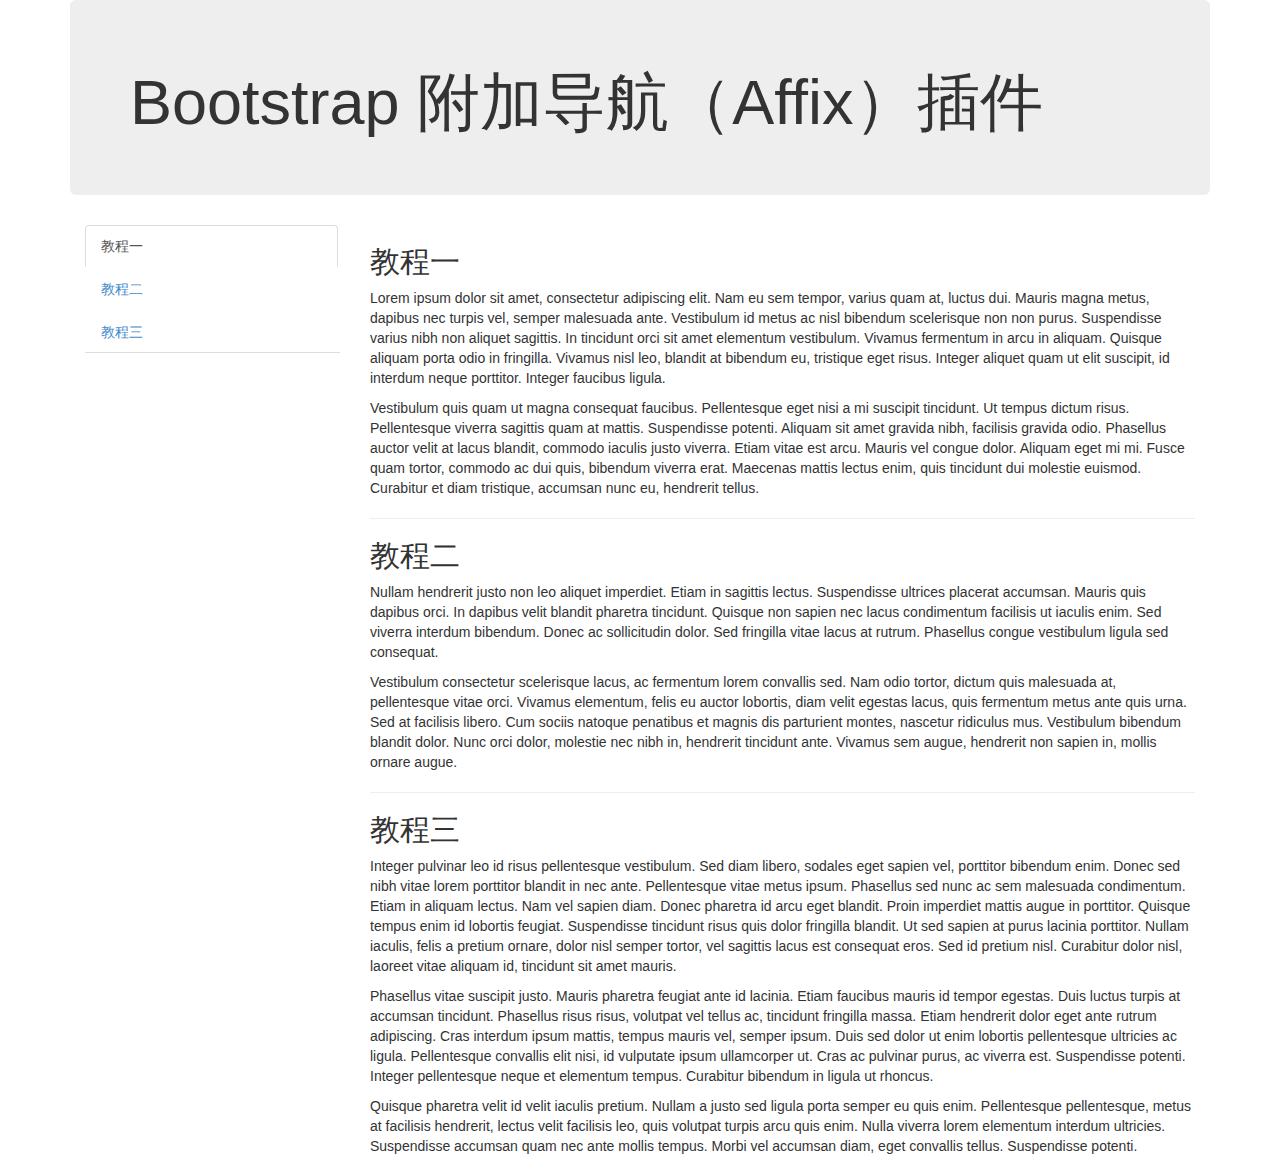
==== index.html @ 07bf2e1e "test" ====
<!DOCTYPE html>
<html>
<head>
   <meta charset="UTF-8">
   <title>Bootstrap 实例 - 通过 JavaScript 使用附加导航（Affix）插件</title>
   <link href="./css/bootstrap.min.css" rel="stylesheet">
   <script src="./js/jquery.min.js"></script>
   <script src="./js/bootstrap.min.js"></script>
</head>
<body>

<div class="container">
   <div class="jumbotron">
      <h1>Bootstrap 附加导航（Affix）插件</h1>
   </div>
   <div>
      <div class="col-md-3">
         <ul class="nav nav-tabs nav-stacked affix" id="myNav">
            <li class="active"><a href="#one">教程一</a></li>
            <li><a href="#two">教程二</a></li>
            <li><a href="#three">教程三</a></li>
         </ul>
      </div>
      <div class="col-md-9">
         <h2 id="one">教程一</h2>
         <p>Lorem ipsum dolor sit amet, consectetur adipiscing elit. 
         Nam eu sem tempor, varius quam at, luctus dui. Mauris magna 
         metus, dapibus nec turpis vel, semper malesuada ante. 
         Vestibulum id metus ac nisl bibendum scelerisque non non 
         purus. Suspendisse varius nibh non aliquet sagittis. In 
         tincidunt orci sit amet elementum vestibulum. Vivamus 
         fermentum in arcu in aliquam. Quisque aliquam porta odio 
         in fringilla. Vivamus nisl leo, blandit at bibendum eu, 
         tristique eget risus. Integer aliquet quam ut elit suscipit, 
         id interdum neque porttitor. Integer 
         faucibus ligula.</p>
         <p>Vestibulum quis quam ut magna consequat faucibus. 
         Pellentesque eget nisi a mi suscipit tincidunt. Ut tempus 
         dictum risus. Pellentesque viverra sagittis quam at mattis. 
         Suspendisse potenti. Aliquam sit amet gravida nibh, 
         facilisis gravida odio. Phasellus auctor velit at lacus 
         blandit, commodo iaculis justo  viverra. Etiam vitae est 
         arcu. Mauris vel congue dolor. Aliquam eget mi mi. Fusce 
         quam tortor, commodo ac dui quis, bibendum viverra erat. 
         Maecenas mattis lectus enim, quis tincidunt dui molestie 
         euismod. Curabitur et diam tristique, accumsan nunc eu, 
         hendrerit tellus.</p>
         <hr>
         <h2 id="two">教程二</h2>
         <p> Nullam hendrerit justo non leo aliquet imperdiet. Etiam 
         in sagittis lectus. Suspendisse ultrices placerat accumsan. 
         Mauris quis dapibus orci. In dapibus velit blandit pharetra 
         tincidunt. Quisque non sapien nec lacus condimentum facilisis 
         ut iaculis enim. Sed viverra interdum bibendum. Donec ac 
         sollicitudin dolor. Sed fringilla vitae lacus at rutrum. 
         Phasellus congue vestibulum ligula sed consequat.</p>
         <p>Vestibulum consectetur scelerisque lacus, ac fermentum 
         lorem convallis sed. Nam odio tortor, dictum quis malesuada at, 
         pellentesque vitae orci. Vivamus elementum, felis eu auctor 
         lobortis, diam velit egestas lacus, quis fermentum metus ante 
         quis urna. Sed at facilisis libero. Cum sociis natoque 
         penatibus et magnis dis parturient montes, nascetur ridiculus 
         mus. Vestibulum bibendum blandit dolor. Nunc orci dolor, 
         molestie nec nibh in, hendrerit tincidunt ante. Vivamus sem 
         augue, hendrerit non sapien in, mollis ornare augue.</p>
         <hr>
         <h2 id="three">教程三</h2>
         <p>Integer pulvinar leo id risus pellentesque vestibulum. 
         Sed diam libero, sodales eget sapien vel, porttitor bibendum 
         enim. Donec sed nibh vitae lorem porttitor blandit in nec ante. 
         Pellentesque vitae metus ipsum. Phasellus sed nunc ac sem 
         malesuada condimentum. Etiam in aliquam lectus. Nam vel sapien 
         diam. Donec pharetra id arcu eget blandit. Proin imperdiet 
         mattis augue in porttitor. Quisque tempus enim id lobortis 
         feugiat. Suspendisse tincidunt risus quis dolor fringilla 
         blandit. Ut sed sapien at purus lacinia porttitor. Nullam 
         iaculis, felis a pretium ornare, dolor nisl semper tortor, vel 
         sagittis lacus est consequat eros. Sed id pretium nisl. 
         Curabitur dolor nisl, laoreet vitae aliquam id, tincidunt sit 
         amet mauris. </p>
         <p>Phasellus vitae suscipit justo. Mauris pharetra feugiat 
         ante id lacinia. Etiam faucibus mauris id tempor egestas. Duis 
         luctus turpis at accumsan tincidunt. Phasellus risus risus, 
         volutpat vel tellus ac, tincidunt fringilla massa. Etiam 
         hendrerit dolor eget ante rutrum adipiscing. Cras interdum 
         ipsum mattis, tempus mauris vel, semper ipsum. Duis sed dolor 
         ut enim lobortis pellentesque ultricies ac ligula. Pellentesque 
         convallis  elit nisi, id vulputate ipsum ullamcorper ut. Cras 
         ac pulvinar purus, ac viverra est. Suspendisse potenti. Integer 
         pellentesque neque et elementum tempus. Curabitur bibendum in 
         ligula ut rhoncus.</p>
         <p>Quisque pharetra velit id velit iaculis pretium. Nullam a
         justo sed ligula porta semper eu quis enim. Pellentesque 
         pellentesque, metus at facilisis hendrerit, lectus velit 
         facilisis leo, quis volutpat turpis arcu quis enim. Nulla 
         viverra lorem elementum interdum ultricies. Suspendisse 
         accumsan quam nec ante mollis tempus. Morbi vel accumsan diam, 
         eget convallis tellus. Suspendisse potenti.</p>
      </div>
   </div>
</div>
<script type="text/javascript">
   $(function () {
      $('#myNav').affix({
         offset: {
            top: 10 
         }
      });
   });
</script>

</body>
</html>
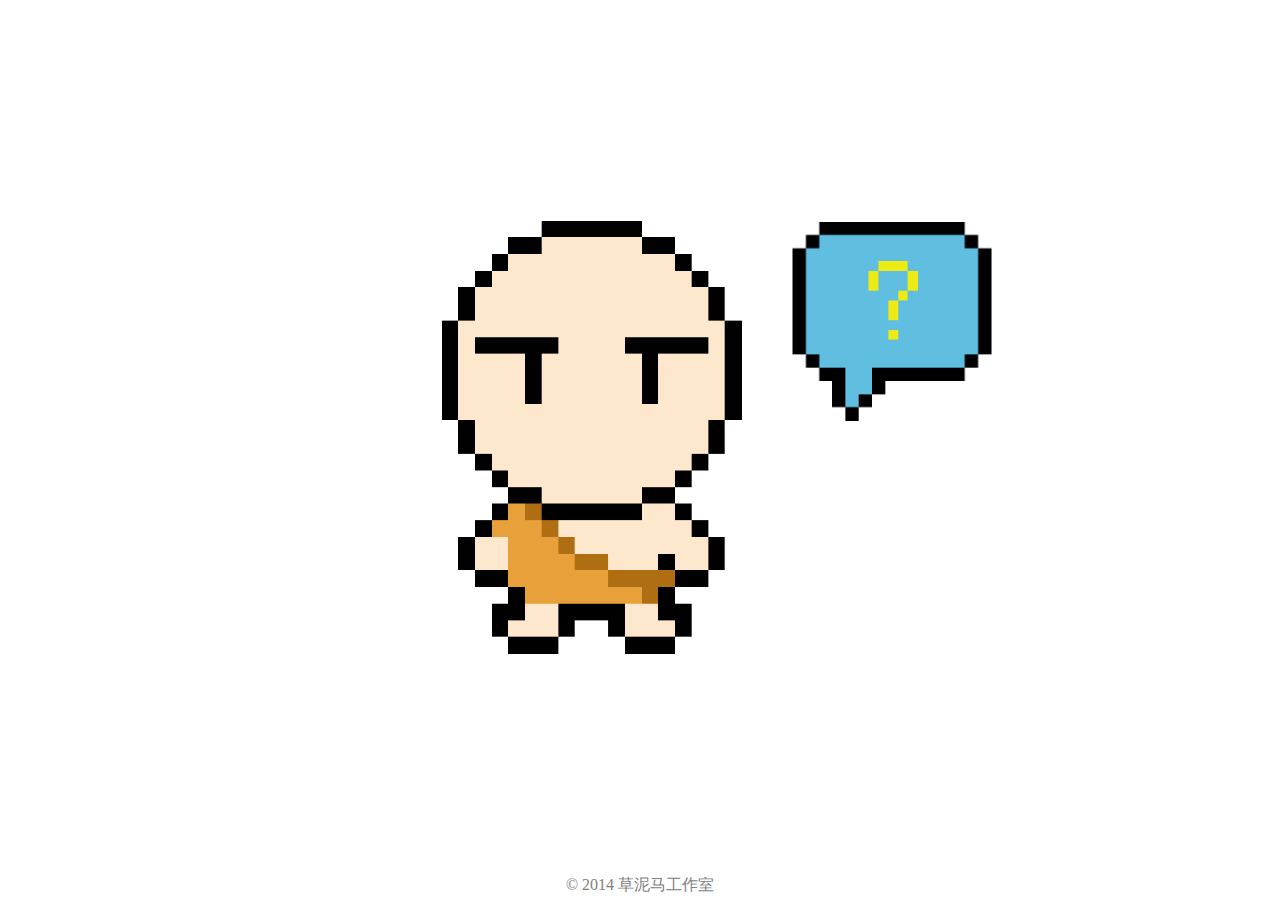
==== commit 36107533: "webgame" ====
--- a/index.html
+++ b/index.html
@@ -1,113 +1,28 @@
-<!DOCTYPE html>
+<!DOCTYPE HTML>
 <html>
 <head>
-   <meta charset="UTF-8">
-   <title>Bootstrap 实例 - 通过 JavaScript 使用附加导航（Affix）插件</title>
-   <link href="./css/bootstrap.min.css" rel="stylesheet">
-   <script src="./js/jquery.min.js"></script>
-   <script src="./js/bootstrap.min.js"></script>
+    <meta charset="UTF-8"/>
+	<title>开发计划</title>
+	<link rel="stylesheet" type="text/css" href="./css/index.css"/>
 </head>
 <body>
+	
+	<div class="frame" id="main">
+		<div class="main-frame" id="human">
+			<img id="img-human" src="./image/index_1.gif">
+		</div>
+		<div class="main-frame" id="plan">
+			<div id="img-question">
+				<img id="img-dialog" src="./image/index_2.gif">
+				<img id="img-mark" src="./image/index_3.gif">
+			</div>
+		</div>
+		<div style="clear:both"></div> 
+	</div>
 
-<div class="container">
-   <div class="jumbotron">
-      <h1>Bootstrap 附加导航（Affix）插件</h1>
-   </div>
-   <div>
-      <div class="col-md-3">
-         <ul class="nav nav-tabs nav-stacked affix" id="myNav">
-            <li class="active"><a href="#one">教程一</a></li>
-            <li><a href="#two">教程二</a></li>
-            <li><a href="#three">教程三</a></li>
-         </ul>
-      </div>
-      <div class="col-md-9">
-         <h2 id="one">教程一</h2>
-         <p>Lorem ipsum dolor sit amet, consectetur adipiscing elit. 
-         Nam eu sem tempor, varius quam at, luctus dui. Mauris magna 
-         metus, dapibus nec turpis vel, semper malesuada ante. 
-         Vestibulum id metus ac nisl bibendum scelerisque non non 
-         purus. Suspendisse varius nibh non aliquet sagittis. In 
-         tincidunt orci sit amet elementum vestibulum. Vivamus 
-         fermentum in arcu in aliquam. Quisque aliquam porta odio 
-         in fringilla. Vivamus nisl leo, blandit at bibendum eu, 
-         tristique eget risus. Integer aliquet quam ut elit suscipit, 
-         id interdum neque porttitor. Integer 
-         faucibus ligula.</p>
-         <p>Vestibulum quis quam ut magna consequat faucibus. 
-         Pellentesque eget nisi a mi suscipit tincidunt. Ut tempus 
-         dictum risus. Pellentesque viverra sagittis quam at mattis. 
-         Suspendisse potenti. Aliquam sit amet gravida nibh, 
-         facilisis gravida odio. Phasellus auctor velit at lacus 
-         blandit, commodo iaculis justo  viverra. Etiam vitae est 
-         arcu. Mauris vel congue dolor. Aliquam eget mi mi. Fusce 
-         quam tortor, commodo ac dui quis, bibendum viverra erat. 
-         Maecenas mattis lectus enim, quis tincidunt dui molestie 
-         euismod. Curabitur et diam tristique, accumsan nunc eu, 
-         hendrerit tellus.</p>
-         <hr>
-         <h2 id="two">教程二</h2>
-         <p> Nullam hendrerit justo non leo aliquet imperdiet. Etiam 
-         in sagittis lectus. Suspendisse ultrices placerat accumsan. 
-         Mauris quis dapibus orci. In dapibus velit blandit pharetra 
-         tincidunt. Quisque non sapien nec lacus condimentum facilisis 
-         ut iaculis enim. Sed viverra interdum bibendum. Donec ac 
-         sollicitudin dolor. Sed fringilla vitae lacus at rutrum. 
-         Phasellus congue vestibulum ligula sed consequat.</p>
-         <p>Vestibulum consectetur scelerisque lacus, ac fermentum 
-         lorem convallis sed. Nam odio tortor, dictum quis malesuada at, 
-         pellentesque vitae orci. Vivamus elementum, felis eu auctor 
-         lobortis, diam velit egestas lacus, quis fermentum metus ante 
-         quis urna. Sed at facilisis libero. Cum sociis natoque 
-         penatibus et magnis dis parturient montes, nascetur ridiculus 
-         mus. Vestibulum bibendum blandit dolor. Nunc orci dolor, 
-         molestie nec nibh in, hendrerit tincidunt ante. Vivamus sem 
-         augue, hendrerit non sapien in, mollis ornare augue.</p>
-         <hr>
-         <h2 id="three">教程三</h2>
-         <p>Integer pulvinar leo id risus pellentesque vestibulum. 
-         Sed diam libero, sodales eget sapien vel, porttitor bibendum 
-         enim. Donec sed nibh vitae lorem porttitor blandit in nec ante. 
-         Pellentesque vitae metus ipsum. Phasellus sed nunc ac sem 
-         malesuada condimentum. Etiam in aliquam lectus. Nam vel sapien 
-         diam. Donec pharetra id arcu eget blandit. Proin imperdiet 
-         mattis augue in porttitor. Quisque tempus enim id lobortis 
-         feugiat. Suspendisse tincidunt risus quis dolor fringilla 
-         blandit. Ut sed sapien at purus lacinia porttitor. Nullam 
-         iaculis, felis a pretium ornare, dolor nisl semper tortor, vel 
-         sagittis lacus est consequat eros. Sed id pretium nisl. 
-         Curabitur dolor nisl, laoreet vitae aliquam id, tincidunt sit 
-         amet mauris. </p>
-         <p>Phasellus vitae suscipit justo. Mauris pharetra feugiat 
-         ante id lacinia. Etiam faucibus mauris id tempor egestas. Duis 
-         luctus turpis at accumsan tincidunt. Phasellus risus risus, 
-         volutpat vel tellus ac, tincidunt fringilla massa. Etiam 
-         hendrerit dolor eget ante rutrum adipiscing. Cras interdum 
-         ipsum mattis, tempus mauris vel, semper ipsum. Duis sed dolor 
-         ut enim lobortis pellentesque ultricies ac ligula. Pellentesque 
-         convallis  elit nisi, id vulputate ipsum ullamcorper ut. Cras 
-         ac pulvinar purus, ac viverra est. Suspendisse potenti. Integer 
-         pellentesque neque et elementum tempus. Curabitur bibendum in 
-         ligula ut rhoncus.</p>
-         <p>Quisque pharetra velit id velit iaculis pretium. Nullam a
-         justo sed ligula porta semper eu quis enim. Pellentesque 
-         pellentesque, metus at facilisis hendrerit, lectus velit 
-         facilisis leo, quis volutpat turpis arcu quis enim. Nulla 
-         viverra lorem elementum interdum ultricies. Suspendisse 
-         accumsan quam nec ante mollis tempus. Morbi vel accumsan diam, 
-         eget convallis tellus. Suspendisse potenti.</p>
-      </div>
-   </div>
-</div>
-<script type="text/javascript">
-   $(function () {
-      $('#myNav').affix({
-         offset: {
-            top: 10 
-         }
-      });
-   });
-</script>
-
+	<div class="frame" id="footer">&copy;&nbsp;2014&nbsp;草泥马工作室</div>
+	
 </body>
+	<script type="text/javascript" src="./js/jquery/jquery-2.1.0.min.js"></script>
+	<script type="text/javascript" src="./js/index.js"></script>
 </html>--- a/css/index.css
+++ b/css/index.css
@@ -0,0 +1,56 @@
+@CHARSET "UTF-8";
+
+html, body {
+	margin: 0 auto;
+}
+
+.frame {
+	width: 100%;
+	height: 100%;
+}
+
+#main {
+	padding-top: 100px;
+	min-width: 1000px;
+}
+
+.main-frame {
+	float: left;
+}
+
+#human {
+	width: 58%;
+	text-align: right;
+}
+
+#plan {
+	width: 34%;
+	padding-left: 50px;
+	position: relative;
+}
+
+#img-human {
+	width: 300px;
+}
+
+#img-dialog {
+	width: 200px;
+}
+
+#img-mark {
+	width: 50px;
+	position: absolute;
+	left: 126px;
+	top: 44px;
+}
+
+#footer {
+	height: 25px;
+	color: gray;
+	position:absolute;
+	bottom:0px;
+	width:100%;
+	text-align:center;
+	z-index:2;
+	overflow:hidden;
+}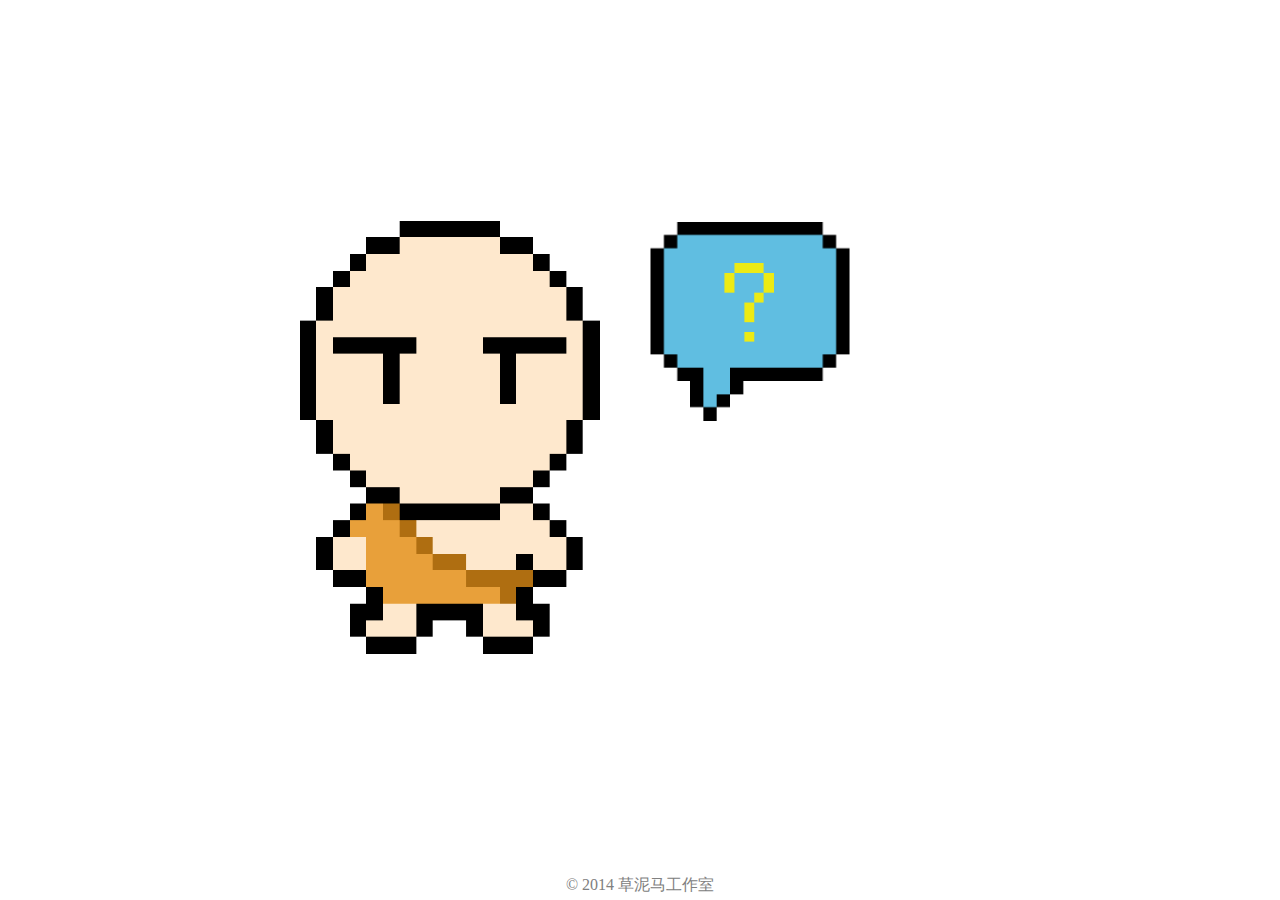
==== commit ccb6668f: "测试移动位置" ====
--- a/index.html
+++ b/index.html
@@ -15,6 +15,7 @@
 			<div id="img-question">
 				<img id="img-dialog" src="./image/index_2.gif">
 				<img id="img-mark" src="./image/index_3.gif">
+				<div id="plan-button"></div>
 			</div>
 		</div>
 		<div style="clear:both"></div> 
--- a/css/index.css
+++ b/css/index.css
@@ -5,12 +5,10 @@
 }
 
 .frame {
-	width: 100%;
-	height: 100%;
+	min-width: 1000px;
 }
 
 #main {
-	padding-top: 100px;
 	min-width: 1000px;
 }
 
@@ -19,18 +17,22 @@
 }
 
 #human {
-	width: 58%;
+    min-width: 600px;
 	text-align: right;
 }
 
 #plan {
-	width: 34%;
+    min-width: 350px;
 	padding-left: 50px;
 	position: relative;
 }
 
 #img-human {
 	width: 300px;
+}
+
+#img-question {
+	position: relative;
 }
 
 #img-dialog {
@@ -40,8 +42,20 @@
 #img-mark {
 	width: 50px;
 	position: absolute;
-	left: 126px;
+	left: 74px;
 	top: 44px;
+}
+
+#plan-button {
+	width: 173px;
+	height: 132px;
+	position: absolute;
+	left: 14px;
+	top: 14px;
+}
+
+#plan-button:HOVER {
+	cursor: pointer;
 }
 
 #footer {
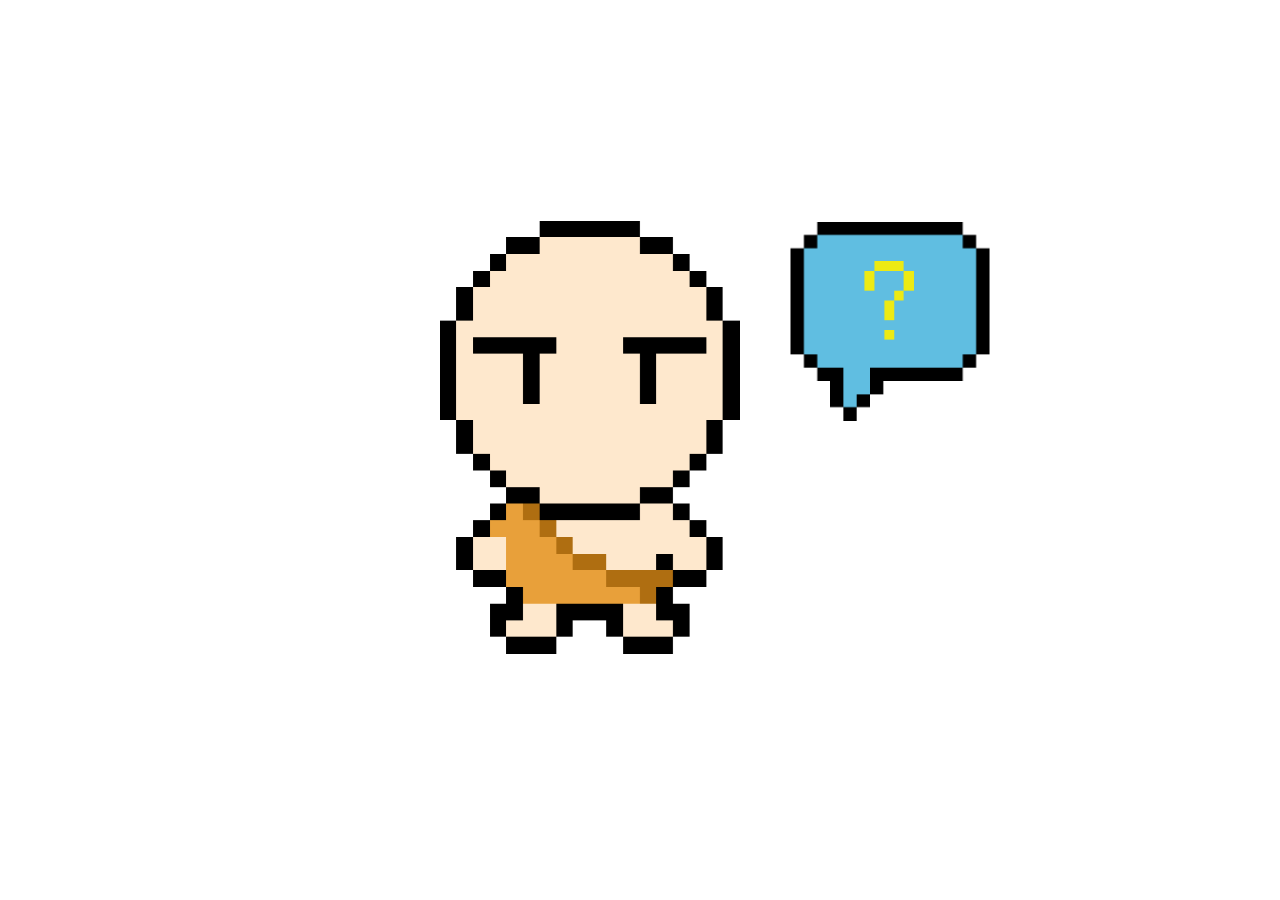
==== commit 315bf1cb: "add fartscroll.js" ====
--- a/index.html
+++ b/index.html
@@ -3,27 +3,207 @@
 <head>
     <meta charset="UTF-8"/>
 	<title>开发计划</title>
-	<link rel="stylesheet" type="text/css" href="./css/index.css"/>
+	<link rel="stylesheet" type="text/css" href="./css/updateLog.css"/>
 </head>
 <body>
 	
-	<div class="frame" id="main">
-		<div class="main-frame" id="human">
-			<img id="img-human" src="./image/index_1.gif">
-		</div>
-		<div class="main-frame" id="plan">
-			<div id="img-question">
-				<img id="img-dialog" src="./image/index_2.gif">
-				<img id="img-mark" src="./image/index_3.gif">
-				<div id="plan-button"></div>
+	<div class="content">
+		<div class="wrapper">
+			<div class="main-left">
+				<div class="img-human">
+				<!--
+					<img src="./image/test.png">
+				-->
+					<img src="./image/index_1.gif">
+				</div>
+			</div>
+			<div class="main-right">
+				<div class="img-question">
+				<!--
+					<img class="img-dialog" src="./image/test.png">
+				-->
+					<img class="img-dialog" src="./image/index_2.gif">
+					<img class="img-mark" src="./image/index_3.gif">
+					<div class="log-button"></div>
+				</div>
+				<div class="log-content">
+					<div class="plan-element plan-element-header">
+					<h1>开发日志</h1>
+				</div>
+				<div class="plan-element plan-element-body">
+					<div class="plan-element-body-up"></div>
+					<div class="plan-element-body-down"></div>
+					<div class="plan-element-body-point"></div>
+					<label class="plan-element-text-data">2014年03月04日</label>
+					<label class="plan-element-text-content">是打发斯蒂芬司法斯蒂芬少妇，沙发沙发色法萨芬</label>
+				</div>
+				<div class="plan-element plan-element-body">
+					<div class="plan-element-body-up"></div>
+					<div class="plan-element-body-down"></div>
+					<div class="plan-element-body-point"></div>
+					<label class="plan-element-text-data">2014年03月04日</label>
+					<label class="plan-element-text-content">是打发斯蒂芬司法斯蒂芬少妇，沙发沙发色法萨芬，是打发斯蒂芬司法斯蒂芬少妇，沙发沙发色法萨芬，是打发斯蒂芬司法斯蒂芬少妇</label>
+				</div>
+				<div class="plan-element plan-element-body">
+					<div class="plan-element-body-up"></div>
+					<div class="plan-element-body-down"></div>
+					<div class="plan-element-body-point"></div>
+					<label class="plan-element-text-data">2014年03月04日</label>
+					<label class="plan-element-text-content">是打发斯蒂芬司法斯蒂芬少妇，沙发沙</label>
+				</div>
+				<div class="plan-element plan-element-body">
+					<div class="plan-element-body-up"></div>
+					<div class="plan-element-body-down"></div>
+					<div class="plan-element-body-point"></div>
+					<label class="plan-element-text-data">2014年03月04日</label>
+					<label class="plan-element-text-content">是打发斯蒂芬司法斯蒂芬少妇，沙发沙发是打发斯蒂芬司法斯蒂芬少妇，沙发沙发</label>
+				</div>
+				<div class="plan-element plan-element-body">
+					<div class="plan-element-body-up"></div>
+					<div class="plan-element-body-down"></div>
+					<div class="plan-element-body-point"></div>
+					<label class="plan-element-text-data">2014年03月04日</label>
+					<label class="plan-element-text-content">是打发斯蒂芬司法斯蒂芬少妇，沙发沙发色法萨芬，是打发斯蒂芬司法斯蒂芬少妇，沙发沙发色法萨芬</label>
+				</div>
+				<div class="plan-element plan-element-body">
+					<div class="plan-element-body-up"></div>
+					<div class="plan-element-body-down"></div>
+					<div class="plan-element-body-point"></div>
+					<label class="plan-element-text-data">2014年03月04日</label>
+					<label class="plan-element-text-content">是打发斯蒂芬司法斯蒂芬少妇，沙发沙发色法萨芬</label>
+				</div>
+				<div class="plan-element plan-element-body">
+					<div class="plan-element-body-up"></div>
+					<div class="plan-element-body-down"></div>
+					<div class="plan-element-body-point"></div>
+					<label class="plan-element-text-data">2014年03月04日</label>
+					<label class="plan-element-text-content">是打发斯蒂芬司法斯蒂芬少妇，沙发沙发色法萨芬，是打发斯蒂芬司法斯蒂芬少妇，沙发沙发色法萨芬，是打发斯蒂芬司法斯蒂芬少妇</label>
+				</div>
+				<div class="plan-element plan-element-body">
+					<div class="plan-element-body-up"></div>
+					<div class="plan-element-body-down"></div>
+					<div class="plan-element-body-point"></div>
+					<label class="plan-element-text-data">2014年03月04日</label>
+					<label class="plan-element-text-content">是打发斯蒂芬司法斯蒂芬少妇，沙发沙</label>
+				</div>
+				<div class="plan-element plan-element-body">
+					<div class="plan-element-body-up"></div>
+					<div class="plan-element-body-down"></div>
+					<div class="plan-element-body-point"></div>
+					<label class="plan-element-text-data">2014年03月04日</label>
+					<label class="plan-element-text-content">是打发斯蒂芬司法斯蒂芬少妇，沙发沙发是打发斯蒂芬司法斯蒂芬少妇，沙发沙发</label>
+				</div>
+				<div class="plan-element plan-element-body">
+					<div class="plan-element-body-up"></div>
+					<div class="plan-element-body-down"></div>
+					<div class="plan-element-body-point"></div>
+					<label class="plan-element-text-data">2014年03月04日</label>
+					<label class="plan-element-text-content">是打发斯蒂芬司法斯蒂芬少妇，沙发沙发色法萨芬，是打发斯蒂芬司法斯蒂芬少妇，沙发沙发色法萨芬</label>
+				</div>
+				<div class="plan-element plan-element-body">
+					<div class="plan-element-body-up"></div>
+					<div class="plan-element-body-down"></div>
+					<div class="plan-element-body-point"></div>
+					<label class="plan-element-text-data">2014年03月04日</label>
+					<label class="plan-element-text-content">是打发斯蒂芬司法斯蒂芬少妇，沙发沙发色法萨芬</label>
+				</div>
+				<div class="plan-element plan-element-body">
+					<div class="plan-element-body-up"></div>
+					<div class="plan-element-body-down"></div>
+					<div class="plan-element-body-point"></div>
+					<label class="plan-element-text-data">2014年03月04日</label>
+					<label class="plan-element-text-content">是打发斯蒂芬司法斯蒂芬少妇，沙发沙发色法萨芬，是打发斯蒂芬司法斯蒂芬少妇，沙发沙发色法萨芬，是打发斯蒂芬司法斯蒂芬少妇</label>
+				</div>
+				<div class="plan-element plan-element-body">
+					<div class="plan-element-body-up"></div>
+					<div class="plan-element-body-down"></div>
+					<div class="plan-element-body-point"></div>
+					<label class="plan-element-text-data">2014年03月04日</label>
+					<label class="plan-element-text-content">是打发斯蒂芬司法斯蒂芬少妇，沙发沙</label>
+				</div>
+				<div class="plan-element plan-element-body">
+					<div class="plan-element-body-up"></div>
+					<div class="plan-element-body-down"></div>
+					<div class="plan-element-body-point"></div>
+					<label class="plan-element-text-data">2014年03月04日</label>
+					<label class="plan-element-text-content">是打发斯蒂芬司法斯蒂芬少妇，沙发沙发是打发斯蒂芬司法斯蒂芬少妇，沙发沙发</label>
+				</div>
+				<div class="plan-element plan-element-body">
+					<div class="plan-element-body-up"></div>
+					<div class="plan-element-body-down"></div>
+					<div class="plan-element-body-point"></div>
+					<label class="plan-element-text-data">2014年03月04日</label>
+					<label class="plan-element-text-content">是打发斯蒂芬司法斯蒂芬少妇，沙发沙发色法萨芬，是打发斯蒂芬司法斯蒂芬少妇，沙发沙发色法萨芬</label>
+				</div>
+				<div class="plan-element plan-element-body">
+					<div class="plan-element-body-up"></div>
+					<div class="plan-element-body-down"></div>
+					<div class="plan-element-body-point"></div>
+					<label class="plan-element-text-data">2014年03月04日</label>
+					<label class="plan-element-text-content">是打发斯蒂芬司法斯蒂芬少妇，沙发沙</label>
+				</div>
+				<div class="plan-element plan-element-body">
+					<div class="plan-element-body-up"></div>
+					<div class="plan-element-body-down"></div>
+					<div class="plan-element-body-point"></div>
+					<label class="plan-element-text-data">2014年03月04日</label>
+					<label class="plan-element-text-content">是打发斯蒂芬司法斯蒂芬少妇，沙发沙发是打发斯蒂芬司法斯蒂芬少妇，沙发沙发</label>
+				</div>
+				<div class="plan-element plan-element-body">
+					<div class="plan-element-body-up"></div>
+					<div class="plan-element-body-down"></div>
+					<div class="plan-element-body-point"></div>
+					<label class="plan-element-text-data">2014年03月04日</label>
+					<label class="plan-element-text-content">是打发斯蒂芬司法斯蒂芬少妇，沙发沙发色法萨芬，是打发斯蒂芬司法斯蒂芬少妇，沙发沙发色法萨芬</label>
+				</div>
+				<div class="plan-element plan-element-body">
+					<div class="plan-element-body-up"></div>
+					<div class="plan-element-body-down"></div>
+					<div class="plan-element-body-point"></div>
+					<label class="plan-element-text-data">2014年03月04日</label>
+					<label class="plan-element-text-content">是打发斯蒂芬司法斯蒂芬少妇，沙发沙发色法萨芬</label>
+				</div>
+				<div class="plan-element plan-element-body">
+					<div class="plan-element-body-up"></div>
+					<div class="plan-element-body-down"></div>
+					<div class="plan-element-body-point"></div>
+					<label class="plan-element-text-data">2014年03月04日</label>
+					<label class="plan-element-text-content">是打发斯蒂芬司法斯蒂芬少妇，沙发沙发色法萨芬，是打发斯蒂芬司法斯蒂芬少妇，沙发沙发色法萨芬，是打发斯蒂芬司法斯蒂芬少妇</label>
+				</div>
+				<div class="plan-element plan-element-body">
+					<div class="plan-element-body-up"></div>
+					<div class="plan-element-body-down"></div>
+					<div class="plan-element-body-point"></div>
+					<label class="plan-element-text-data">2014年03月04日</label>
+					<label class="plan-element-text-content">是打发斯蒂芬司法斯蒂芬少妇，沙发沙</label>
+				</div>
+				<div class="plan-element plan-element-body">
+					<div class="plan-element-body-up"></div>
+					<div class="plan-element-body-down"></div>
+					<div class="plan-element-body-point"></div>
+					<label class="plan-element-text-data">2014年03月04日</label>
+					<label class="plan-element-text-content">是打发斯蒂芬司法斯蒂芬少妇，沙发沙发是打发斯蒂芬司法斯蒂芬少妇，沙发沙发</label>
+				</div>
+				<div class="plan-element plan-element-body">
+					<div class="plan-element-body-up"></div>
+					<div class="plan-element-body-down"></div>
+					<div class="plan-element-body-point"></div>
+					<label class="plan-element-text-data">2014年03月04日</label>
+					<label class="plan-element-text-content">是打发斯蒂芬司法斯蒂芬少妇，沙发沙发色法萨芬，是打发斯蒂芬司法斯蒂芬少妇，沙发沙发色法萨芬</label>
+				</div>
+				<div class="plan-element plan-element-footer"></div>
+				<div style="clear:both"></div> 
+				</div>
 			</div>
 		</div>
-		<div style="clear:both"></div> 
 	</div>
 
+	<!--
 	<div class="frame" id="footer">&copy;&nbsp;2014&nbsp;草泥马工作室</div>
+	-->
 	
 </body>
 	<script type="text/javascript" src="./js/jquery/jquery-2.1.0.min.js"></script>
-	<script type="text/javascript" src="./js/index.js"></script>
+	<script src="./js/fartscroll/fartscroll.js"></script>
+	<script type="text/javascript" src="./js/updateLog.js"></script>
 </html>--- a/css/updateLog.css
+++ b/css/updateLog.css
@@ -0,0 +1,125 @@
+@CHARSET "UTF-8";
+
+html, body, div, form, input, textarea, p, ul, li, dl, dt, dd, h1, table, h2 {
+	padding: 0 auto;
+	margin: 0 auto;
+}
+li {
+	list-style-type:none;
+}
+ol,ul {
+	list-style:none;
+}
+
+.content {
+	position: relative;
+	width: 100%;
+}
+.wrapper {
+	position: relative;
+	width: 1000px;
+	overflow: hidden;
+}
+.main-left {
+	float: left;
+	width: 600px;
+}
+.main-right {
+	float: left;
+	width: 350px;
+	padding-left: 50px;
+}
+.img-human {
+	float: right;
+	width: 300px;
+	height: 433px;
+}
+.img-human img {
+	position: fixed;
+	width: 300px;
+}
+.img-question {
+	position: relative;
+}
+.img-dialog {
+	width: 200px;
+}
+.img-mark {
+	position: absolute;
+	left: 74px;
+	top: 44px;
+	width: 50px;
+}
+.log-button {
+	width: 173px;
+	height: 132px;
+	position: absolute;
+	left: 13px;
+	top: 14px;
+}
+.log-button:hover {
+	cursor: pointer;
+}
+.log-content {
+	width: 650px;
+	height: 2000px;
+	/* background-color: gray; */
+}
+
+
+
+
+
+
+
+
+
+
+
+.plan-element {
+	width: 100%;
+	height: 79px;
+	border-left: 1px solid gray;
+}
+
+.plan-element-header {
+	padding-left: 20px;
+	line-height: 60px;
+}
+
+.plan-element-body {
+	position: relative;
+}
+.plan-element-body-up {
+	width: 40px;
+	height: 19px;
+	border-bottom: 1px solid gray;
+}
+.plan-element-body-down {
+	width: 40px;
+	height: 59px;
+}
+.plan-element-body-point {
+	width: 7px;
+	height: 7px;
+	position: absolute;
+	left: -4px;
+	top: 16px;
+	background-color: red;
+	border-radius: 3px;
+}
+.plan-element-text-data {
+	width: 120px;
+	position: absolute;
+	left: 55px;
+	top: 10px;
+}
+.plan-element-text-content {
+	position: absolute;
+	left: 180px;
+	top: 10px;
+}
+
+.plan-element-footer {
+	height: 10px;
+}
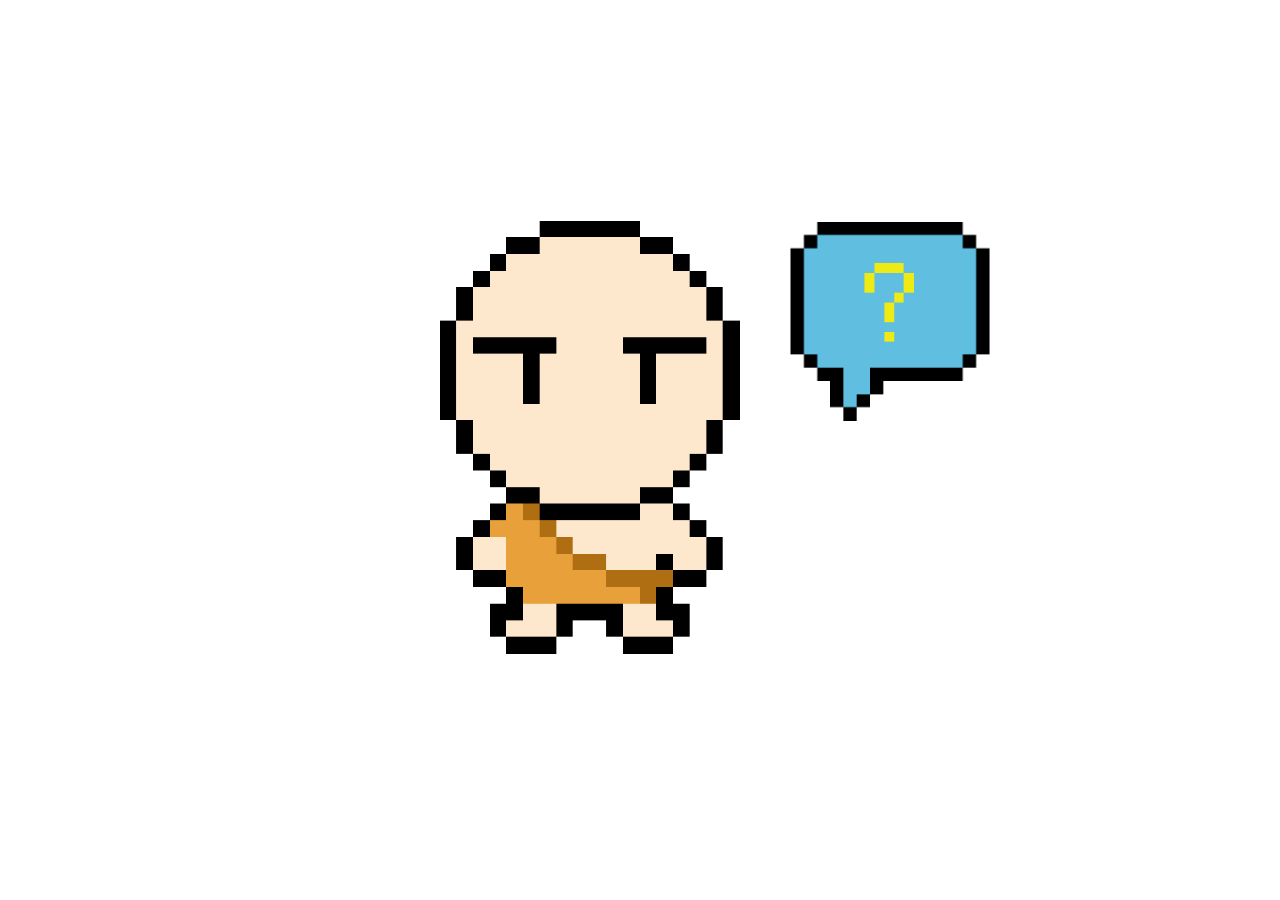
==== commit 31b50180: "update" ====
--- a/index.html
+++ b/index.html
@@ -11,190 +11,130 @@
 		<div class="wrapper">
 			<div class="main-left">
 				<div class="img-human">
+					<img src="./image/index_1.gif">
 				<!--
 					<img src="./image/test.png">
 				-->
-					<img src="./image/index_1.gif">
 				</div>
 			</div>
 			<div class="main-right">
 				<div class="img-question">
+					<img class="img-dialog" src="./image/index_2.gif">
 				<!--
 					<img class="img-dialog" src="./image/test.png">
 				-->
-					<img class="img-dialog" src="./image/index_2.gif">
 					<img class="img-mark" src="./image/index_3.gif">
 					<div class="log-button"></div>
 				</div>
 				<div class="log-content">
-					<div class="plan-element plan-element-header">
-					<h1>开发日志</h1>
-				</div>
-				<div class="plan-element plan-element-body">
-					<div class="plan-element-body-up"></div>
-					<div class="plan-element-body-down"></div>
-					<div class="plan-element-body-point"></div>
-					<label class="plan-element-text-data">2014年03月04日</label>
-					<label class="plan-element-text-content">是打发斯蒂芬司法斯蒂芬少妇，沙发沙发色法萨芬</label>
-				</div>
-				<div class="plan-element plan-element-body">
-					<div class="plan-element-body-up"></div>
-					<div class="plan-element-body-down"></div>
-					<div class="plan-element-body-point"></div>
-					<label class="plan-element-text-data">2014年03月04日</label>
-					<label class="plan-element-text-content">是打发斯蒂芬司法斯蒂芬少妇，沙发沙发色法萨芬，是打发斯蒂芬司法斯蒂芬少妇，沙发沙发色法萨芬，是打发斯蒂芬司法斯蒂芬少妇</label>
-				</div>
-				<div class="plan-element plan-element-body">
-					<div class="plan-element-body-up"></div>
-					<div class="plan-element-body-down"></div>
-					<div class="plan-element-body-point"></div>
-					<label class="plan-element-text-data">2014年03月04日</label>
-					<label class="plan-element-text-content">是打发斯蒂芬司法斯蒂芬少妇，沙发沙</label>
-				</div>
-				<div class="plan-element plan-element-body">
-					<div class="plan-element-body-up"></div>
-					<div class="plan-element-body-down"></div>
-					<div class="plan-element-body-point"></div>
-					<label class="plan-element-text-data">2014年03月04日</label>
-					<label class="plan-element-text-content">是打发斯蒂芬司法斯蒂芬少妇，沙发沙发是打发斯蒂芬司法斯蒂芬少妇，沙发沙发</label>
-				</div>
-				<div class="plan-element plan-element-body">
-					<div class="plan-element-body-up"></div>
-					<div class="plan-element-body-down"></div>
-					<div class="plan-element-body-point"></div>
-					<label class="plan-element-text-data">2014年03月04日</label>
-					<label class="plan-element-text-content">是打发斯蒂芬司法斯蒂芬少妇，沙发沙发色法萨芬，是打发斯蒂芬司法斯蒂芬少妇，沙发沙发色法萨芬</label>
-				</div>
-				<div class="plan-element plan-element-body">
-					<div class="plan-element-body-up"></div>
-					<div class="plan-element-body-down"></div>
-					<div class="plan-element-body-point"></div>
-					<label class="plan-element-text-data">2014年03月04日</label>
-					<label class="plan-element-text-content">是打发斯蒂芬司法斯蒂芬少妇，沙发沙发色法萨芬</label>
-				</div>
-				<div class="plan-element plan-element-body">
-					<div class="plan-element-body-up"></div>
-					<div class="plan-element-body-down"></div>
-					<div class="plan-element-body-point"></div>
-					<label class="plan-element-text-data">2014年03月04日</label>
-					<label class="plan-element-text-content">是打发斯蒂芬司法斯蒂芬少妇，沙发沙发色法萨芬，是打发斯蒂芬司法斯蒂芬少妇，沙发沙发色法萨芬，是打发斯蒂芬司法斯蒂芬少妇</label>
-				</div>
-				<div class="plan-element plan-element-body">
-					<div class="plan-element-body-up"></div>
-					<div class="plan-element-body-down"></div>
-					<div class="plan-element-body-point"></div>
-					<label class="plan-element-text-data">2014年03月04日</label>
-					<label class="plan-element-text-content">是打发斯蒂芬司法斯蒂芬少妇，沙发沙</label>
-				</div>
-				<div class="plan-element plan-element-body">
-					<div class="plan-element-body-up"></div>
-					<div class="plan-element-body-down"></div>
-					<div class="plan-element-body-point"></div>
-					<label class="plan-element-text-data">2014年03月04日</label>
-					<label class="plan-element-text-content">是打发斯蒂芬司法斯蒂芬少妇，沙发沙发是打发斯蒂芬司法斯蒂芬少妇，沙发沙发</label>
-				</div>
-				<div class="plan-element plan-element-body">
-					<div class="plan-element-body-up"></div>
-					<div class="plan-element-body-down"></div>
-					<div class="plan-element-body-point"></div>
-					<label class="plan-element-text-data">2014年03月04日</label>
-					<label class="plan-element-text-content">是打发斯蒂芬司法斯蒂芬少妇，沙发沙发色法萨芬，是打发斯蒂芬司法斯蒂芬少妇，沙发沙发色法萨芬</label>
-				</div>
-				<div class="plan-element plan-element-body">
-					<div class="plan-element-body-up"></div>
-					<div class="plan-element-body-down"></div>
-					<div class="plan-element-body-point"></div>
-					<label class="plan-element-text-data">2014年03月04日</label>
-					<label class="plan-element-text-content">是打发斯蒂芬司法斯蒂芬少妇，沙发沙发色法萨芬</label>
-				</div>
-				<div class="plan-element plan-element-body">
-					<div class="plan-element-body-up"></div>
-					<div class="plan-element-body-down"></div>
-					<div class="plan-element-body-point"></div>
-					<label class="plan-element-text-data">2014年03月04日</label>
-					<label class="plan-element-text-content">是打发斯蒂芬司法斯蒂芬少妇，沙发沙发色法萨芬，是打发斯蒂芬司法斯蒂芬少妇，沙发沙发色法萨芬，是打发斯蒂芬司法斯蒂芬少妇</label>
-				</div>
-				<div class="plan-element plan-element-body">
-					<div class="plan-element-body-up"></div>
-					<div class="plan-element-body-down"></div>
-					<div class="plan-element-body-point"></div>
-					<label class="plan-element-text-data">2014年03月04日</label>
-					<label class="plan-element-text-content">是打发斯蒂芬司法斯蒂芬少妇，沙发沙</label>
-				</div>
-				<div class="plan-element plan-element-body">
-					<div class="plan-element-body-up"></div>
-					<div class="plan-element-body-down"></div>
-					<div class="plan-element-body-point"></div>
-					<label class="plan-element-text-data">2014年03月04日</label>
-					<label class="plan-element-text-content">是打发斯蒂芬司法斯蒂芬少妇，沙发沙发是打发斯蒂芬司法斯蒂芬少妇，沙发沙发</label>
-				</div>
-				<div class="plan-element plan-element-body">
-					<div class="plan-element-body-up"></div>
-					<div class="plan-element-body-down"></div>
-					<div class="plan-element-body-point"></div>
-					<label class="plan-element-text-data">2014年03月04日</label>
-					<label class="plan-element-text-content">是打发斯蒂芬司法斯蒂芬少妇，沙发沙发色法萨芬，是打发斯蒂芬司法斯蒂芬少妇，沙发沙发色法萨芬</label>
-				</div>
-				<div class="plan-element plan-element-body">
-					<div class="plan-element-body-up"></div>
-					<div class="plan-element-body-down"></div>
-					<div class="plan-element-body-point"></div>
-					<label class="plan-element-text-data">2014年03月04日</label>
-					<label class="plan-element-text-content">是打发斯蒂芬司法斯蒂芬少妇，沙发沙</label>
-				</div>
-				<div class="plan-element plan-element-body">
-					<div class="plan-element-body-up"></div>
-					<div class="plan-element-body-down"></div>
-					<div class="plan-element-body-point"></div>
-					<label class="plan-element-text-data">2014年03月04日</label>
-					<label class="plan-element-text-content">是打发斯蒂芬司法斯蒂芬少妇，沙发沙发是打发斯蒂芬司法斯蒂芬少妇，沙发沙发</label>
-				</div>
-				<div class="plan-element plan-element-body">
-					<div class="plan-element-body-up"></div>
-					<div class="plan-element-body-down"></div>
-					<div class="plan-element-body-point"></div>
-					<label class="plan-element-text-data">2014年03月04日</label>
-					<label class="plan-element-text-content">是打发斯蒂芬司法斯蒂芬少妇，沙发沙发色法萨芬，是打发斯蒂芬司法斯蒂芬少妇，沙发沙发色法萨芬</label>
-				</div>
-				<div class="plan-element plan-element-body">
-					<div class="plan-element-body-up"></div>
-					<div class="plan-element-body-down"></div>
-					<div class="plan-element-body-point"></div>
-					<label class="plan-element-text-data">2014年03月04日</label>
-					<label class="plan-element-text-content">是打发斯蒂芬司法斯蒂芬少妇，沙发沙发色法萨芬</label>
-				</div>
-				<div class="plan-element plan-element-body">
-					<div class="plan-element-body-up"></div>
-					<div class="plan-element-body-down"></div>
-					<div class="plan-element-body-point"></div>
-					<label class="plan-element-text-data">2014年03月04日</label>
-					<label class="plan-element-text-content">是打发斯蒂芬司法斯蒂芬少妇，沙发沙发色法萨芬，是打发斯蒂芬司法斯蒂芬少妇，沙发沙发色法萨芬，是打发斯蒂芬司法斯蒂芬少妇</label>
-				</div>
-				<div class="plan-element plan-element-body">
-					<div class="plan-element-body-up"></div>
-					<div class="plan-element-body-down"></div>
-					<div class="plan-element-body-point"></div>
-					<label class="plan-element-text-data">2014年03月04日</label>
-					<label class="plan-element-text-content">是打发斯蒂芬司法斯蒂芬少妇，沙发沙</label>
-				</div>
-				<div class="plan-element plan-element-body">
-					<div class="plan-element-body-up"></div>
-					<div class="plan-element-body-down"></div>
-					<div class="plan-element-body-point"></div>
-					<label class="plan-element-text-data">2014年03月04日</label>
-					<label class="plan-element-text-content">是打发斯蒂芬司法斯蒂芬少妇，沙发沙发是打发斯蒂芬司法斯蒂芬少妇，沙发沙发</label>
-				</div>
-				<div class="plan-element plan-element-body">
-					<div class="plan-element-body-up"></div>
-					<div class="plan-element-body-down"></div>
-					<div class="plan-element-body-point"></div>
-					<label class="plan-element-text-data">2014年03月04日</label>
-					<label class="plan-element-text-content">是打发斯蒂芬司法斯蒂芬少妇，沙发沙发色法萨芬，是打发斯蒂芬司法斯蒂芬少妇，沙发沙发色法萨芬</label>
-				</div>
-				<div class="plan-element plan-element-footer"></div>
-				<div style="clear:both"></div> 
+					<h1 class="title">开发更新日志</h1>
+      <div class="year">
+        <h2><a href="#">2014年<i></i></a></h2>
+        <div class="list">
+          <ul>
+            <li class="cls highlight">
+              <p class="date">3月26日</p>
+              <p class="intro">微俱聚硬件微美图正式推出</p>
+              <p class="version">&nbsp;</p>
+              <div class="more">
+                <p>首创微信集商务、娱乐一体化多媒体智能终端机微美图打印机</p>
+                <p>营销推广活动支持导入SN码</p>
+                <p>微商城模板，支持分类列表</p>
+                <p>微商城完整支持微信支付</p>
+                <p>微商城数据统计显示顺序更正</p>
+                <p>微商城支持商品预览</p>
+                <p>微商城订单成功后，网页将收到新订单通知</p>
+                <p>幸运机活动时间延长至三个月等6个改进及Bug</p>
+              </div>
+            </li>
+            <li class="cls">
+              <p class="date">3月19日</p>
+              <p class="intro">全新会员卡3.0、微官网3.0、微商城2.0上线，渠道统计模块上线！</p>
+              <p class="version">&nbsp;</p>
+              <div class="more">
+                <p>会员卡手机端会员卡页面全部改版，给用户更时尚大方的体验</p>
+                <p>会员卡完全自定义会员用户信息</p>
+                <p>会员卡支持领卡手机短信验证</p>
+                <p>会员卡支持快捷充值，余额支付</p>
+                <p>会员卡支持领取优惠券，代金券，礼品券</p>
+                <p>会员卡支持开卡即送功能，包括开卡送优惠券，送积分，送代金券等等</p>
+                <p>会员卡积分支持兑换礼品券</p>
+                <p>会员卡支持给用户发送通知</p>
+                <p>微商城中添加搜索框，增加商品的模糊匹配</p>
+                <p>微商城中不同的商品详情，支持不同的配置</p>
+                <p>微商城订单文档说明文字更详尽，并同时同步到订单说明里面</p>
+                <p>微商城商品自动审核优化, 防止过滤过严</p>
+                <p>微商城列表展现页的图片支持自适应大小</p>
+                <p>微商城将图文与商品整合，提供统一的商品配置</p>
+                <p>微官网提供多套底部导航菜单</p>
+                <p>微官网的分类支持高级分类，高级分类同时也可以设置模板</p>
+                <p>微官网支持背景动画</p>
+                <p>微官网支持背景音乐</p>
+                <p>渠道统计功能上线，用户可以通过生成二维码统计各渠道新增的粉丝</p>
+                <p>美化门店的手机UI界面，并提供外链访问</p>
+                <p>修复微活动的活动封面无法更换等5个Bug</p>
+              </div>
+            </li>
+            <li class="cls">
+              <p class="date">3月12日</p>
+              <p class="intro">首家支持微信支付，多客服系统上线！</p>
+              <p class="version">&nbsp;</p>
+              <div class="more">
+                <p>为公众账号的微信支付提供技术接入，通过简单配置即可使用微信支付</p>
+                <p>微信公众平台高级接口支持，通过认证的服务号可以使用多客服系统回复粉丝</p>
+                <p>微商城首页添加多套模板，详情页支持模板自定义，商城购买商品支持微信支付；商城首页图片自适应等等十多个细节改进</p>
+              </div>
+            </li>
+            <li class="cls">
+              <p class="date">3月5日</p>
+              <p class="intro">360全景隆重上线！</p>
+              <p class="version">&nbsp;</p>
+              <div class="more">
+                <p>全新360全景模块上线，3D看房、3D看车、3D看实景，一网打尽</p>
+                <p>微官网新增24套一级模板</p>
+                <p>微官网提供全局颜色调色器</p>
+              </div>
+            </li>
+            <li class="cls">
+              <p class="date">2月26日</p>
+              <p class="intro">微婚庆行业应用上线</p>
+              <p class="version">&nbsp;</p>
+              <div class="more">
+                <p>提供更加友好的套餐价格</p>
+                <p>提供经典案例，并可以二维码扫描</p>
+                <p>提供更新日志，让您每周有惊喜</p>
+              </div>
+            </li>
+            <li class="cls">
+              <p class="date">2月19日</p>
+              <p class="intro">微信墙(微信大屏幕)上线</p>
+              <p class="version">&nbsp;</p>
+              <div class="more">
+                <p>支持上墙、抽奖、投票等等功能的微信墙上线</p>
+                <p>修正一战到底等多个模块的13个Bug, 并提供7个新改进</p>
+              </div>
+            </li>
+            <li class="cls">
+              <p class="date">2月12日</p>
+              <p class="intro">微贺卡上线</p>
+              <p class="version"></p>
+            </li>
+            <li class="cls highlight">
+              <p class="date">1月</p>
+              <p class="intro">微俱聚V6.0上线</p>
+              <p class="version">&nbsp;</p>
+              <div class="more">
+                <p>确立每周迭代、周三发布，用户参与推动模块开发的小米模式</p>
+              </div>
+            </li>
+          </ul>
+        </div>
+      </div>
+      
+
 				</div>
 			</div>
+			<br style="clear:both;" />
 		</div>
 	</div>
 
@@ -204,6 +144,5 @@
 	
 </body>
 	<script type="text/javascript" src="./js/jquery/jquery-2.1.0.min.js"></script>
-	<script src="./js/fartscroll/fartscroll.js"></script>
 	<script type="text/javascript" src="./js/updateLog.js"></script>
 </html>--- a/css/updateLog.css
+++ b/css/updateLog.css
@@ -18,7 +18,6 @@
 .wrapper {
 	position: relative;
 	width: 1000px;
-	overflow: hidden;
 }
 .main-left {
 	float: left;
@@ -63,63 +62,99 @@
 .log-content {
 	width: 650px;
 	height: 2000px;
-	/* background-color: gray; */
+	background: url("../image/line-bg.png") repeat-y 138px 0;
 }
 
-
-
-
-
-
-
-
-
-
-
-.plan-element {
-	width: 100%;
-	height: 79px;
-	border-left: 1px solid gray;
+.title {
+	position: absolute;
+	line-height: 40px;
+	padding-left: 60px;
+	left: 470px;
+	top: -6px;
+	color: #58a6fb;
+	font-size: 24px;
+	background: url("../image/clock.png") no-repeat left top;
 }
 
-.plan-element-header {
-	padding-left: 20px;
-	line-height: 60px;
+i {
+	display: block;
+	position: relative;
+	height: 0;
+	width: 0;
+	left: 90px;
+	top: -16px;
+	border-width: 6px;
+	border-style: solid;
+	border-color: #59a7fb transparent transparent transparent;
+	font-style: normal;
+	color: #58a6fb;
 }
 
-.plan-element-body {
-	position: relative;
+a {
+	text-decoration:none;
+	color: #58a6fb;
 }
-.plan-element-body-up {
-	width: 40px;
-	height: 19px;
-	border-bottom: 1px solid gray;
-}
-.plan-element-body-down {
-	width: 40px;
-	height: 59px;
-}
-.plan-element-body-point {
-	width: 7px;
-	height: 7px;
-	position: absolute;
-	left: -4px;
-	top: 16px;
-	background-color: red;
-	border-radius: 3px;
-}
-.plan-element-text-data {
-	width: 120px;
-	position: absolute;
-	left: 55px;
-	top: 10px;
-}
-.plan-element-text-content {
-	position: absolute;
-	left: 180px;
-	top: 10px;
+a:hover {
+	color:#F60;
+	text-decoration:underline;
+	text-decoration: none;
+	cursor: point;
 }
 
-.plan-element-footer {
-	height: 10px;
+.highlight {
+	background-image: url("../image/circle-h.png");
 }
+
+li {
+	background: url("../image/circle.png") no-repeat 84px 28px;
+	padding: 30px 0;
+	color: #a1a4b8;
+}
+
+.cls {
+	zoom: 1;
+}
+
+.date, .intro {
+	color: #ec6a13;
+}
+.date {
+	font-size: 18px;
+	line-height: 32px;
+	color: #bec1d5;
+}
+.highlight .date{
+	color: #ec6a13;
+}
+.date, .version {
+float: left;
+display: block;
+clear: left;
+line-height: 24px;
+text-align: right;
+}
+
+.intro, .more {
+display: block;
+margin-left: 140px;
+line-height: 24px;
+}
+
+.intro {
+	color: #63d029;
+}
+.highlight .intro{
+	color: #ec6a13;
+}
+
+.year.close h2 i{
+	transform:rotate(-90deg);
+	-webkit-transform:rotate(-90deg);
+	-moz-transform:rotate(-90deg);
+	-ms-transform:rotate(-90deg);
+	-o-transform:rotate(-90deg)
+}
+.year.close .list{
+	opacity:0;
+	height:0!important;
+}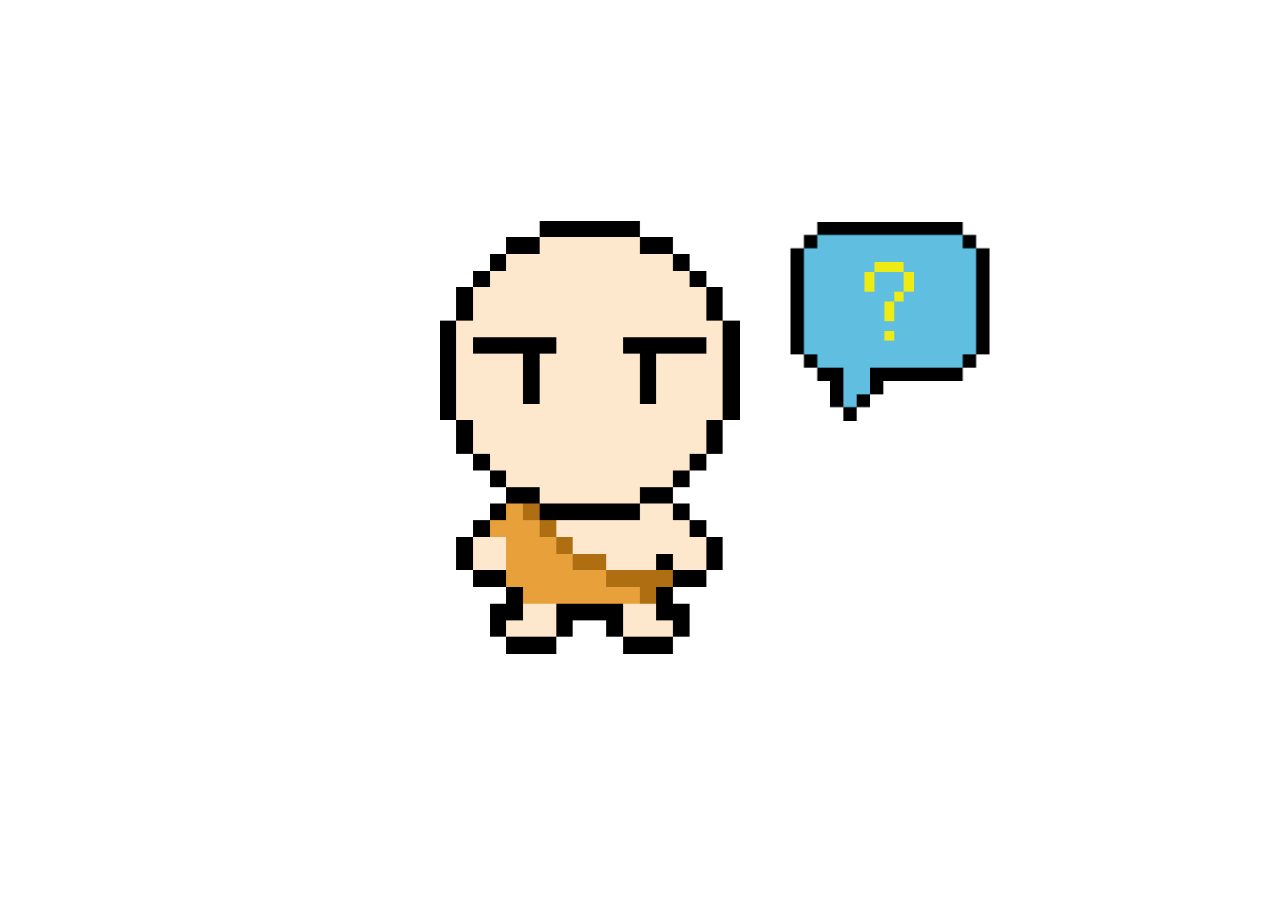
==== commit 44d778dc: "update" ====
--- a/index.html
+++ b/index.html
@@ -27,104 +27,84 @@
 					<div class="log-button"></div>
 				</div>
 				<div class="log-content">
-					<h1 class="title">开发更新日志</h1>
+					<h1 class="title">参考资料记录</h1>
       <div class="year">
         <h2><a href="#">2014年<i></i></a></h2>
         <div class="list">
           <ul>
             <li class="cls highlight">
-              <p class="date">3月26日</p>
-              <p class="intro">微俱聚硬件微美图正式推出</p>
+              <p class="date">jQuery</p>
+              <!--
+              <p class="intro">jQuery</p>
+              -->
               <p class="version">&nbsp;</p>
               <div class="more">
-                <p>首创微信集商务、娱乐一体化多媒体智能终端机微美图打印机</p>
-                <p>营销推广活动支持导入SN码</p>
-                <p>微商城模板，支持分类列表</p>
-                <p>微商城完整支持微信支付</p>
-                <p>微商城数据统计显示顺序更正</p>
-                <p>微商城支持商品预览</p>
-                <p>微商城订单成功后，网页将收到新订单通知</p>
-                <p>幸运机活动时间延长至三个月等6个改进及Bug</p>
+                <p><a href="http://www.lembed.com/mathjs-javascript-nodejs-library/" target="_blank">轻量级数学扩展库</a></p>
+                <p><a href="http://www.cnblogs.com/lhb25/p/6-libraries-for-visualized-charts-graphs.html" target="_blank">几种图形图标库控件</a></p>
+                <p><a href="http://www.hcharts.cn/" target="_blank">Highcharts 统计图表</a></p>
+                <p><a href="http://www.open-open.com/ajax20090303113024.htm" target="_blank">imgAreaSelect 图片剪裁</a></p>
+                <p><a href="http://www.yyyweb.com/276.html" target="_blank">10个实用的代码片段</a></p>
+                <p><a href="http://www.cnblogs.com/lhb25/p/create-smart-fixed-navigation-javascript.html" target="_blank">Smart Fixed Navigation 灵活导航栏</a></p>
+                <p><a href="http://www.cnblogs.com/lhb25/p/a-pile-of-photos-scattered-on-surfac.html">图片堆叠效果</a></p>
+                <p><a href="http://jianshu.io/p/0b7963865499">video.js 简洁优雅的HTML5播放器</a></p>
+                <p><a href="http://www.cnblogs.com/lhb25/p/lovely-number-progress-bar.html">带有数字显示的加载进度条</a></p>
+                <p><a href="http://www.cnblogs.com/Darren_code/archive/2013/01/04/impressjs.html">impress.js 幻灯片</a></p>
               </div>
             </li>
             <li class="cls">
-              <p class="date">3月19日</p>
-              <p class="intro">全新会员卡3.0、微官网3.0、微商城2.0上线，渠道统计模块上线！</p>
+              <p class="date">JS</p>
+              <!--
+              <p class="intro">Javascript</p>
+              -->
               <p class="version">&nbsp;</p>
               <div class="more">
-                <p>会员卡手机端会员卡页面全部改版，给用户更时尚大方的体验</p>
-                <p>会员卡完全自定义会员用户信息</p>
-                <p>会员卡支持领卡手机短信验证</p>
-                <p>会员卡支持快捷充值，余额支付</p>
-                <p>会员卡支持领取优惠券，代金券，礼品券</p>
-                <p>会员卡支持开卡即送功能，包括开卡送优惠券，送积分，送代金券等等</p>
-                <p>会员卡积分支持兑换礼品券</p>
-                <p>会员卡支持给用户发送通知</p>
-                <p>微商城中添加搜索框，增加商品的模糊匹配</p>
-                <p>微商城中不同的商品详情，支持不同的配置</p>
-                <p>微商城订单文档说明文字更详尽，并同时同步到订单说明里面</p>
-                <p>微商城商品自动审核优化, 防止过滤过严</p>
-                <p>微商城列表展现页的图片支持自适应大小</p>
-                <p>微商城将图文与商品整合，提供统一的商品配置</p>
-                <p>微官网提供多套底部导航菜单</p>
-                <p>微官网的分类支持高级分类，高级分类同时也可以设置模板</p>
-                <p>微官网支持背景动画</p>
-                <p>微官网支持背景音乐</p>
-                <p>渠道统计功能上线，用户可以通过生成二维码统计各渠道新增的粉丝</p>
-                <p>美化门店的手机UI界面，并提供外链访问</p>
-                <p>修复微活动的活动封面无法更换等5个Bug</p>
+                <p><a href="http://bindog.github.io/%E7%90%86%E8%AE%BA/2014/08/09/visualizing-algorithms/">算法可视化</a></p>
+                <p><a href="http://rockhong.github.io/oop-in-js.html">Javascript中的对象与继承</a></p>
               </div>
             </li>
             <li class="cls">
-              <p class="date">3月12日</p>
-              <p class="intro">首家支持微信支付，多客服系统上线！</p>
+              <p class="date">CSS</p>
+              <!--
+              <p class="intro">CSS</p>
+              -->
               <p class="version">&nbsp;</p>
               <div class="more">
-                <p>为公众账号的微信支付提供技术接入，通过简单配置即可使用微信支付</p>
-                <p>微信公众平台高级接口支持，通过认证的服务号可以使用多客服系统回复粉丝</p>
-                <p>微商城首页添加多套模板，详情页支持模板自定义，商城购买商品支持微信支付；商城首页图片自适应等等十多个细节改进</p>
+                <p><a href="http://mweb.baidu.com/">优化CSS</a></p>
+                <p><a href="http://www.cnblogs.com/xcsn/p/3534823.html">em与px换算技巧</a></p>
+                <p><a href="http://www.iteye.com/news/27577">CSS编写规范</a></p>
+                <p><a href="http://segmentfault.com/q/1010000000343188">子容器超过父容器如何垂直居中</a></p>
+                <p><a href="http://zh.learnlayout.com/toc.html">学习布局</a></p>
+                <p><a href="http://jsbin.com/wicoleke/1/edit">利用CSS3的transition属性将li倒叙排列</a></p>
+                <p><a href="http://ourjs.com/detail/536cfb689c8a60846e00000d">7件可以用CSS做到的事</a></p>
+                <p><a href="http://cdc.tencent.com/?p=7800">页面设计趋势</a></p>
               </div>
             </li>
             <li class="cls">
-              <p class="date">3月5日</p>
-              <p class="intro">360全景隆重上线！</p>
+              <p class="date">HTML</p>
+              <!--
+              <p class="intro">HTML</p>
+              -->
               <p class="version">&nbsp;</p>
               <div class="more">
-                <p>全新360全景模块上线，3D看房、3D看车、3D看实景，一网打尽</p>
-                <p>微官网新增24套一级模板</p>
-                <p>微官网提供全局颜色调色器</p>
+                <p><a href="http://www.cnblogs.com/myqiao/archive/2010/09/18/1830041.html">边玩边学HTML5的canvas绘图</a></p>
+                <p><a href="http://www.cnbeta.com/articles/141578.htm">10种另类友好的验证码</a></p>
+                <p><a href="http://www.iefans.net/video-kaifangshi-biaoqian-butong-geshi/">HTML5种video标签</a></p>
+                <p><a href="http://www.cnblogs.com/brainmao/archive/2011/09/27/2193495.html">HTML5离线应用manifest</a></p>
+                <p><a href="http://www.cnblogs.com/lwbqqyumidi/archive/2012/11/10/2764352.html">HTML5获取地理位置</a></p>
               </div>
             </li>
             <li class="cls">
-              <p class="date">2月26日</p>
-              <p class="intro">微婚庆行业应用上线</p>
+              <p class="date">相关</p>
+              <!--
+              <p class="intro">相关</p>
+              -->
               <p class="version">&nbsp;</p>
               <div class="more">
-                <p>提供更加友好的套餐价格</p>
-                <p>提供经典案例，并可以二维码扫描</p>
-                <p>提供更新日志，让您每周有惊喜</p>
-              </div>
-            </li>
-            <li class="cls">
-              <p class="date">2月19日</p>
-              <p class="intro">微信墙(微信大屏幕)上线</p>
-              <p class="version">&nbsp;</p>
-              <div class="more">
-                <p>支持上墙、抽奖、投票等等功能的微信墙上线</p>
-                <p>修正一战到底等多个模块的13个Bug, 并提供7个新改进</p>
-              </div>
-            </li>
-            <li class="cls">
-              <p class="date">2月12日</p>
-              <p class="intro">微贺卡上线</p>
-              <p class="version"></p>
-            </li>
-            <li class="cls highlight">
-              <p class="date">1月</p>
-              <p class="intro">微俱聚V6.0上线</p>
-              <p class="version">&nbsp;</p>
-              <div class="more">
-                <p>确立每周迭代、周三发布，用户参与推动模块开发的小米模式</p>
+                <p><a href="http://jsfiddle.net/">在线前端测试</a></p>
+                <p><a href="http://top.jobbole.com/1539/">排序舞蹈</a></p>
+                <p><a href="http://www.yyyweb.com/271.html">404设计</a></p>
+                <p><a href="http://www.webhek.com/common-usability-mistakes/">页面友好性的5个错误</a></p>
+                <p><a href="http://www.cnblogs.com/Wayou/p/things_you_dont_know_about_frontend.html">前端冷知识</a></p>
               </div>
             </li>
           </ul>
@@ -139,7 +119,7 @@
 	</div>
 
 	<!--
-	<div class="frame" id="footer">&copy;&nbsp;2014&nbsp;草泥马工作室</div>
+	<div class="frame" id="footer">&copy;&nbsp;2014&nbsp;Joe&nbsp;Ding</div>
 	-->
 	
 </body>
--- a/css/updateLog.css
+++ b/css/updateLog.css
@@ -61,7 +61,7 @@
 }
 .log-content {
 	width: 650px;
-	height: 2000px;
+	height: 1100px;
 	background: url("../image/line-bg.png") repeat-y 138px 0;
 }
 
@@ -101,6 +101,17 @@
 	cursor: point;
 }
 
+li a {
+	text-decoration:none;
+	color: #a1a4b8;
+}
+li a:hover {
+	color:#58a6fb;
+	text-decoration:underline;
+	text-decoration: none;
+	cursor: point;
+}
+
 .highlight {
 	background-image: url("../image/circle-h.png");
 }
@@ -117,11 +128,12 @@
 
 .date, .intro {
 	color: #ec6a13;
+	font-weight:bold;
 }
 .date {
 	font-size: 18px;
 	line-height: 32px;
-	color: #bec1d5;
+	color: #63d029;
 }
 .highlight .date{
 	color: #ec6a13;
@@ -142,6 +154,7 @@
 
 .intro {
 	color: #63d029;
+	font-weight:bold;
 }
 .highlight .intro{
 	color: #ec6a13;
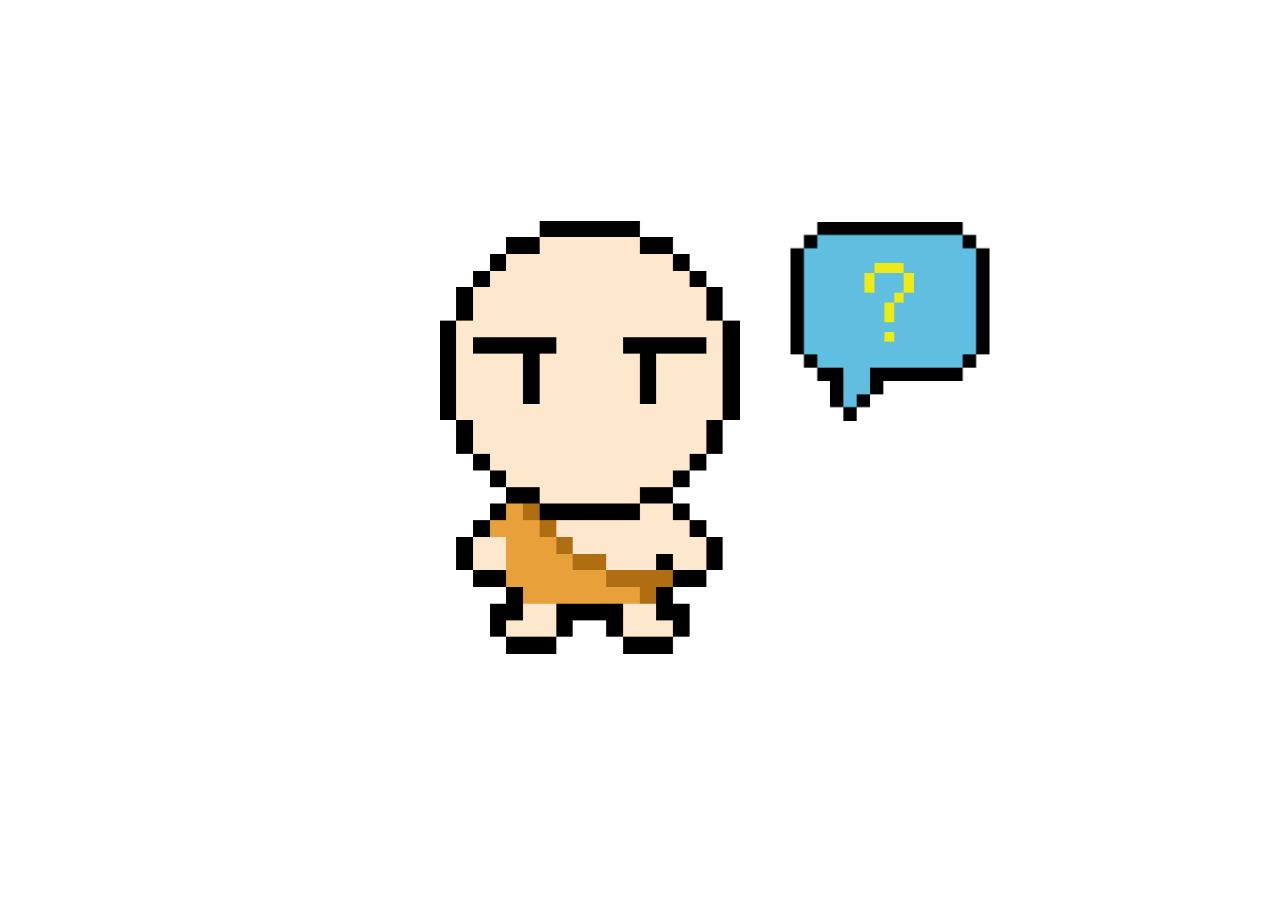
==== commit 51e28a00: "update" ====
--- a/index.html
+++ b/index.html
@@ -2,7 +2,7 @@
 <html>
 <head>
     <meta charset="UTF-8"/>
-	<title>开发计划</title>
+	<title>这是什么？</title>
 	<link rel="stylesheet" type="text/css" href="./css/updateLog.css"/>
 </head>
 <body>
@@ -125,4 +125,4 @@
 </body>
 	<script type="text/javascript" src="./js/jquery/jquery-2.1.0.min.js"></script>
 	<script type="text/javascript" src="./js/updateLog.js"></script>
-</html>+</html>
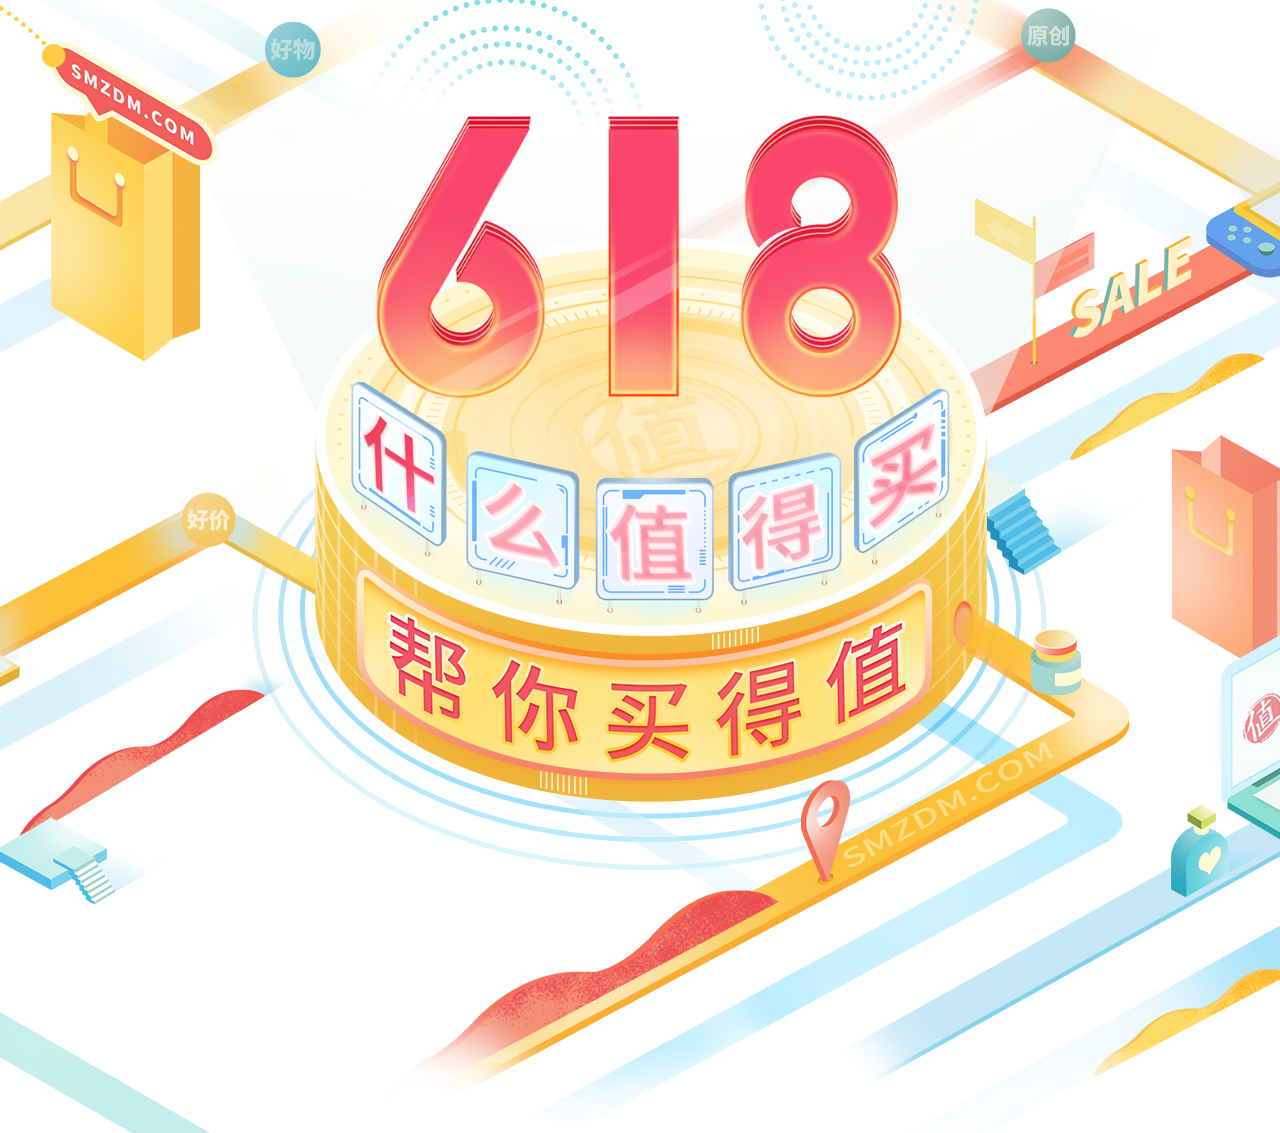
==== commit 3562159d: "专题banner" ====
--- a/index.html
+++ b/index.html
@@ -1,128 +1,564 @@
-<!DOCTYPE HTML>
+<!doctype html>
 <html>
 <head>
-    <meta charset="UTF-8"/>
-	<title>这是什么？</title>
-	<link rel="stylesheet" type="text/css" href="./css/updateLog.css"/>
+<meta charset="utf-8">
+<title></title>
+<style type="text/css">
+html, body {
+	margin: 0 auto;
+	padding: 0;
+}
+body {
+	background: url('./img/bg.png') center top no-repeat;
+}
+.banner-frame {
+	position: relative;
+	width: 100%;
+	height: 1133px;
+	animation: mainFloat 5s linear infinite;
+	-webkit-animation: mainFloat 5s linear infinite;
+	overflow: hidden;
+}
+@keyframes mainFloat {
+	0% {
+		margin-top: 0px;
+		height: 1133px;
+	}
+	50% {
+		margin-top: -10px;
+		height: 1143px;
+	}
+	100% {
+		margin-top: 0px;
+		height: 1133px;
+	}
+}
+.banner-star, .banner-light, .banner-main, .banner-logo, .banner-other {
+	position: absolute;
+	top: 0;
+	width: 100%;
+	height: 1133px;
+}
+.banner-main {
+	background: url('./img/table.png') center top no-repeat;
+}
+.banner-light {
+	background: url('./img/light.png') center top no-repeat;
+	animation: mainlight 2.3s linear infinite;
+	-webkit-animation: mainlight 2.3s linear infinite;
+}
+@keyframes mainlight {
+	0% {
+		opacity: 1;
+	}
+	8% {
+		opacity: 0.5;
+	}
+	16% {
+		opacity: 1;
+	}
+	24% {
+		opacity: 0.5;
+	}
+	32% {
+		opacity: 1;
+	}
+	40% {
+		opacity: 0.5;
+	}
+	48% {
+		opacity: 1;
+	}
+	56% {
+		opacity: 0.5;
+	}
+	64% {
+		opacity: 1;
+	}
+	72% {
+		opacity: 0.5;
+	}
+	80% {
+		opacity: 1;
+	}
+	100% {
+		opacity: 1;
+	}
+}
+.banner-star {
+	background: url('./img/star.png') center top no-repeat;
+	animation: star 2.3s linear infinite;
+	-webkit-animation: star 2.3s linear infinite;
+	opacity: 0;
+}
+@keyframes star {
+	0% {
+		opacity: 0;
+	}
+	8% {
+		opacity: 1;
+	}
+	16% {
+		opacity: 0;
+	}
+	24% {
+		opacity: 1;
+	}
+	32% {
+		opacity: 0;
+	}
+	40% {
+		opacity: 1;
+	}
+	48% {
+		opacity: 0;
+	}
+	56% {
+		opacity: 1;
+	}
+	64% {
+		opacity: 0;
+	}
+	72% {
+		opacity: 1;
+	}
+	80% {
+		opacity: 0;
+	}
+	100% {
+		opacity: 0;
+	}
+}
+.banner-logo {
+	background: url('./img/logo.gif') center -132px no-repeat;
+}
+.banner-other {
+	top: 0;
+	right: 50%;
+	margin-right: -950px;
+	background: url('./img/other.png') top right no-repeat;
+}
+.banner-title {
+	position: relative;
+	margin: 0 auto;
+	width: 540px;
+	height: 400px;
+}
+.banner-num {
+	float: left;
+	width: 180px;
+	height: 400px;
+}
+.banner-six {
+	background: url('./img/6.png') center bottom no-repeat;
+	background-size: 100%;
+	animation: numSix 2.3s linear infinite;
+	-webkit-animation: numSix 2.3s linear infinite;
+}
+@keyframes numSix {
+	0% {
+		background: url('./img/6.png') center bottom no-repeat;
+		background-size: 100%;
+	}
+	40% {
+		background: url('./img/6.png') center 80px no-repeat;
+		background-size: 100%;
+	}
+	60% {
+		background: url('./img/6.png') center 80px no-repeat;
+		background-size: 100%;
+	}
+	80% {
+		background: url('./img/6.png') center bottom no-repeat;
+		background-size: 100%;
+	}
+	100% {
+		background: url('./img/6.png') center bottom no-repeat;
+		background-size: 100%;
+	}
+}
+.banner-one {
+	background: url('./img/1.png') center bottom no-repeat;
+	background-size: 100%;
+	animation: numOne 2.3s linear infinite;
+	-webkit-animation: numOne 2.3s linear infinite;
+}
+@keyframes numOne {
+	0% {
+		background: url('./img/1.png') center bottom no-repeat;
+		background-size: 100%;
+	}
+	20% {
+		background: url('./img/1.png') center bottom no-repeat;
+		background-size: 100%;
+	}
+	50% {
+		background: url('./img/1.png') center 80px no-repeat;
+		background-size: 100%;
+	}
+	60% {
+		background: url('./img/1.png') center 80px no-repeat;
+		background-size: 100%;
+	}
+	80% {
+		background: url('./img/1.png') center bottom no-repeat;
+		background-size: 100%;
+	}
+	100% {
+		background: url('./img/1.png') center bottom no-repeat;
+		background-size: 100%;
+	}
+}
+.banner-eight {
+	background: url('./img/8.png') center bottom no-repeat;
+	background-size: 100%;
+	animation: numEight 2.3s linear infinite;
+	-webkit-animation: numEight 2.3s linear infinite;
+}
+@keyframes numEight {
+	0% {
+		background: url('./img/8.png') center bottom no-repeat;
+		background-size: 100%;
+	}
+	30% {
+		background: url('./img/8.png') center bottom no-repeat;
+		background-size: 100%;
+	}
+	60% {
+		background: url('./img/8.png') center 80px no-repeat;
+		background-size: 100%;
+	}
+	80% {
+		background: url('./img/8.png') center bottom no-repeat;
+		background-size: 100%;
+	}
+	100% {
+		background: url('./img/8.png') center bottom no-repeat;
+		background-size: 100%;
+	}
+}
+.small-light {
+	position: absolute;
+	left: 50%;
+	top: 560px;
+	margin-left: -295px;
+	width: 590px;
+	height: 220px;
+}
+.small-light-frame {
+	position: absolute;
+	top: 25px;
+	right: 30px;
+	width: 10px;
+	height: 140px;
+	opacity: 0;
+	animation: lineLight 2.3s linear infinite;
+	-webkit-animation: lineLight 2.3s linear infinite;
+}
+@keyframes lineLight {
+	0% {
+		top: 90px;
+    	right: 10px;
+    	height: 50px;
+		opacity: 1;
+	}
+	10% {
+		top: 30px;
+		right: 30px;
+		height: 140px;
+	}
+	25% {
+		top: 70px;
+		right: 120px;
+		height: 130px;
+	}
+	40% {
+		top: 100px;
+    	right: 280px;
+    	height: 120px;
+	}
+	55% {
+		top: 90px;
+    	right: 400px;
+    	height: 110px;
+	}
+	70% {
+		top: 40px;
+    	right: 540px;
+    	height: 90px;
+	}
+	80% {
+		top: 20px;
+    	right: 560px;
+    	height: 35px;
+    	opacity: 1;
+	}
+	81% {
+		top: 20px;
+    	right: 560px;
+    	height: 35px;
+    	opacity: 0;
+	}
+	100% {
+		top: 90px;
+    	right: 10px;
+    	height: 50px;
+    	opacity: 0;
+	}
+}
+.line-light {
+	width: 100%;
+	height: 100%;
+	background-color: rgba(255, 255, 255, 0.4);
+	transform: rotate(20deg);
+}
+.pod {
+	position: absolute;
+	top: 600px;
+	left: 50%;
+	margin-left: -900px;
+	width: 284px;
+	height: 136px;
+	background: url('./img/pod.png') center center no-repeat;
+	background-size: 100%;
+}
+.pod img {
+	position: absolute;
+    right: -56px;
+    top: -30px;
+    opacity: 1;
+	animation: podLight 2.3s linear infinite;
+	-webkit-animation: podLight 2.3s linear infinite;
+}
+@keyframes podLight {
+	0% {
+    	opacity: 1;
+	}
+	20% {
+    	opacity: 1;
+	}
+	28% {
+    	opacity: 0.5;
+	}
+	36% {
+    	opacity: 1;
+	}
+	44% {
+    	opacity: 0.5;
+	}
+	52% {
+    	opacity: 1;
+	}
+	60% {
+    	opacity: 0.5;
+	}
+	68% {
+    	opacity: 1;
+	}
+	76% {
+    	opacity: 0.5;
+	}
+	84% {
+    	opacity: 1;
+	}
+	92% {
+    	opacity: 0.5;
+	}
+	100% {
+    	opacity: 1;
+	}
+}
+.phone {
+	position: absolute;
+	top: 870px;
+	left: 50%;
+	margin-left: -750px;
+	width: 53px;
+	height: 132px;
+	background: url('./img/phone.png') center center no-repeat;
+	background-size: 100%;
+}
+.phone img {
+	position: absolute;
+    right: -4px;
+    top: -11px;
+    opacity: 1;
+	animation: phoneLight 2.3s linear infinite;
+	-webkit-animation: phoneLight 2.3s linear infinite;
+}
+@keyframes phoneLight {
+	0% {
+    	opacity: 1;
+	}
+	8% {
+    	opacity: 0.5;
+	}
+	16% {
+    	opacity: 1;
+	}
+	24% {
+    	opacity: 0.5;
+	}
+	32% {
+    	opacity: 1;
+	}
+	52% {
+    	opacity: 1;
+	}
+	60% {
+    	opacity: 0.5;
+	}
+	68% {
+    	opacity: 1;
+	}
+	76% {
+    	opacity: 0.5;
+	}
+	84% {
+    	opacity: 1;
+	}
+	92% {
+    	opacity: 0.5;
+	}
+	100% {
+    	opacity: 1;
+	}
+}
+.game {
+	position: absolute;
+	top: 135px;
+	right: 50%;
+	margin-right: -800px;
+	width: 234px;
+	height: 143px;
+	background: url('./img/game.png') center center no-repeat;
+	background-size: 100%;
+}
+.game img {
+	position: absolute;
+    right: -5px;
+    top: -11px;
+    opacity: 1;
+	animation: gameLight 2.3s linear infinite;
+	-webkit-animation: gameLight 2.3s linear infinite;
+}
+@keyframes gameLight {
+	0% {
+    	opacity: 1;
+	}
+	8% {
+    	opacity: 0.5;
+	}
+	16% {
+    	opacity: 1;
+	}
+	24% {
+    	opacity: 0.5;
+	}
+	32% {
+    	opacity: 1;
+	}
+	40% {
+    	opacity: 0.5;
+	}
+	48% {
+    	opacity: 1;
+	}
+	56% {
+    	opacity: 0.5;
+	}
+	64% {
+    	opacity: 1;
+	}
+	84% {
+    	opacity: 1;
+	}
+	92% {
+    	opacity: 0.5;
+	}
+	100% {
+    	opacity: 1;
+	}
+}
+.pc {
+	position: absolute;
+	top: 570px;
+	right: 50%;
+	margin-right: -880px;
+	width: 301px;
+	height: 302px;
+	background: url('./img/pc.png') center center no-repeat;
+	background-size: 100%;
+}
+.pc img {
+	position: absolute;
+    right: 50px;
+    top: -10px;
+    opacity: 1;
+	animation: pcLight 2.3s linear infinite;
+	-webkit-animation: pcLight 2.3s linear infinite;
+}
+@keyframes pcLight {
+	0% {
+		opacity: 1;
+	}
+	8% {
+		opacity: 0.5;
+	}
+	16% {
+		opacity: 1;
+	}
+	24% {
+		opacity: 0.5;
+	}
+	32% {
+		opacity: 1;
+	}
+	40% {
+		opacity: 0.5;
+	}
+	48% {
+		opacity: 1;
+	}
+	56% {
+		opacity: 0.5;
+	}
+	64% {
+		opacity: 1;
+	}
+	72% {
+		opacity: 0.5;
+	}
+	80% {
+		opacity: 1;
+	}
+	100% {
+		opacity: 1;
+	}
+}
+</style>
 </head>
 <body>
-	
-	<div class="content">
-		<div class="wrapper">
-			<div class="main-left">
-				<div class="img-human">
-					<img src="./image/index_1.gif">
-				<!--
-					<img src="./image/test.png">
-				-->
-				</div>
+	<div class="banner-frame">
+		<div class="banner-other"></div>
+		<div class="banner-star"></div>
+		<div class="banner-light"></div>
+		<div class="banner-main"></div>
+		<div class="banner-logo"></div>
+		<div class="banner-title">
+			<div class="banner-num banner-six"></div>
+			<div class="banner-num banner-one"></div>
+			<div class="banner-num banner-eight"></div>
+		</div>
+		<div class="small-light">
+			<div class="small-light-frame">
+				<div class="line-light"></div>
 			</div>
-			<div class="main-right">
-				<div class="img-question">
-					<img class="img-dialog" src="./image/index_2.gif">
-				<!--
-					<img class="img-dialog" src="./image/test.png">
-				-->
-					<img class="img-mark" src="./image/index_3.gif">
-					<div class="log-button"></div>
-				</div>
-				<div class="log-content">
-					<h1 class="title">参考资料记录</h1>
-      <div class="year">
-        <h2><a href="#">2014年<i></i></a></h2>
-        <div class="list">
-          <ul>
-            <li class="cls highlight">
-              <p class="date">jQuery</p>
-              <!--
-              <p class="intro">jQuery</p>
-              -->
-              <p class="version">&nbsp;</p>
-              <div class="more">
-                <p><a href="http://www.lembed.com/mathjs-javascript-nodejs-library/" target="_blank">轻量级数学扩展库</a></p>
-                <p><a href="http://www.cnblogs.com/lhb25/p/6-libraries-for-visualized-charts-graphs.html" target="_blank">几种图形图标库控件</a></p>
-                <p><a href="http://www.hcharts.cn/" target="_blank">Highcharts 统计图表</a></p>
-                <p><a href="http://www.open-open.com/ajax20090303113024.htm" target="_blank">imgAreaSelect 图片剪裁</a></p>
-                <p><a href="http://www.yyyweb.com/276.html" target="_blank">10个实用的代码片段</a></p>
-                <p><a href="http://www.cnblogs.com/lhb25/p/create-smart-fixed-navigation-javascript.html" target="_blank">Smart Fixed Navigation 灵活导航栏</a></p>
-                <p><a href="http://www.cnblogs.com/lhb25/p/a-pile-of-photos-scattered-on-surfac.html">图片堆叠效果</a></p>
-                <p><a href="http://jianshu.io/p/0b7963865499">video.js 简洁优雅的HTML5播放器</a></p>
-                <p><a href="http://www.cnblogs.com/lhb25/p/lovely-number-progress-bar.html">带有数字显示的加载进度条</a></p>
-                <p><a href="http://www.cnblogs.com/Darren_code/archive/2013/01/04/impressjs.html">impress.js 幻灯片</a></p>
-              </div>
-            </li>
-            <li class="cls">
-              <p class="date">JS</p>
-              <!--
-              <p class="intro">Javascript</p>
-              -->
-              <p class="version">&nbsp;</p>
-              <div class="more">
-                <p><a href="http://bindog.github.io/%E7%90%86%E8%AE%BA/2014/08/09/visualizing-algorithms/">算法可视化</a></p>
-                <p><a href="http://rockhong.github.io/oop-in-js.html">Javascript中的对象与继承</a></p>
-              </div>
-            </li>
-            <li class="cls">
-              <p class="date">CSS</p>
-              <!--
-              <p class="intro">CSS</p>
-              -->
-              <p class="version">&nbsp;</p>
-              <div class="more">
-                <p><a href="http://mweb.baidu.com/">优化CSS</a></p>
-                <p><a href="http://www.cnblogs.com/xcsn/p/3534823.html">em与px换算技巧</a></p>
-                <p><a href="http://www.iteye.com/news/27577">CSS编写规范</a></p>
-                <p><a href="http://segmentfault.com/q/1010000000343188">子容器超过父容器如何垂直居中</a></p>
-                <p><a href="http://zh.learnlayout.com/toc.html">学习布局</a></p>
-                <p><a href="http://jsbin.com/wicoleke/1/edit">利用CSS3的transition属性将li倒叙排列</a></p>
-                <p><a href="http://ourjs.com/detail/536cfb689c8a60846e00000d">7件可以用CSS做到的事</a></p>
-                <p><a href="http://cdc.tencent.com/?p=7800">页面设计趋势</a></p>
-              </div>
-            </li>
-            <li class="cls">
-              <p class="date">HTML</p>
-              <!--
-              <p class="intro">HTML</p>
-              -->
-              <p class="version">&nbsp;</p>
-              <div class="more">
-                <p><a href="http://www.cnblogs.com/myqiao/archive/2010/09/18/1830041.html">边玩边学HTML5的canvas绘图</a></p>
-                <p><a href="http://www.cnbeta.com/articles/141578.htm">10种另类友好的验证码</a></p>
-                <p><a href="http://www.iefans.net/video-kaifangshi-biaoqian-butong-geshi/">HTML5种video标签</a></p>
-                <p><a href="http://www.cnblogs.com/brainmao/archive/2011/09/27/2193495.html">HTML5离线应用manifest</a></p>
-                <p><a href="http://www.cnblogs.com/lwbqqyumidi/archive/2012/11/10/2764352.html">HTML5获取地理位置</a></p>
-              </div>
-            </li>
-            <li class="cls">
-              <p class="date">相关</p>
-              <!--
-              <p class="intro">相关</p>
-              -->
-              <p class="version">&nbsp;</p>
-              <div class="more">
-                <p><a href="http://jsfiddle.net/">在线前端测试</a></p>
-                <p><a href="http://top.jobbole.com/1539/">排序舞蹈</a></p>
-                <p><a href="http://www.yyyweb.com/271.html">404设计</a></p>
-                <p><a href="http://www.webhek.com/common-usability-mistakes/">页面友好性的5个错误</a></p>
-                <p><a href="http://www.cnblogs.com/Wayou/p/things_you_dont_know_about_frontend.html">前端冷知识</a></p>
-              </div>
-            </li>
-          </ul>
-        </div>
-      </div>
-      
-
-				</div>
-			</div>
-			<br style="clear:both;" />
 		</div>
+		<div class="pod"><img src="./img/pod_light.png"></div>
+		<div class="phone"><img src="./img/phone_light.png"></div>
+		<div class="game"><img src="./img/game_light.png"></div>
+		<div class="pc"><img src="./img/pc_light.png"></div>
 	</div>
-
-	<!--
-	<div class="frame" id="footer">&copy;&nbsp;2014&nbsp;Joe&nbsp;Ding</div>
-	-->
-	
 </body>
-	<script type="text/javascript" src="./js/jquery/jquery-2.1.0.min.js"></script>
-	<script type="text/javascript" src="./js/updateLog.js"></script>
-</html>
+</html>